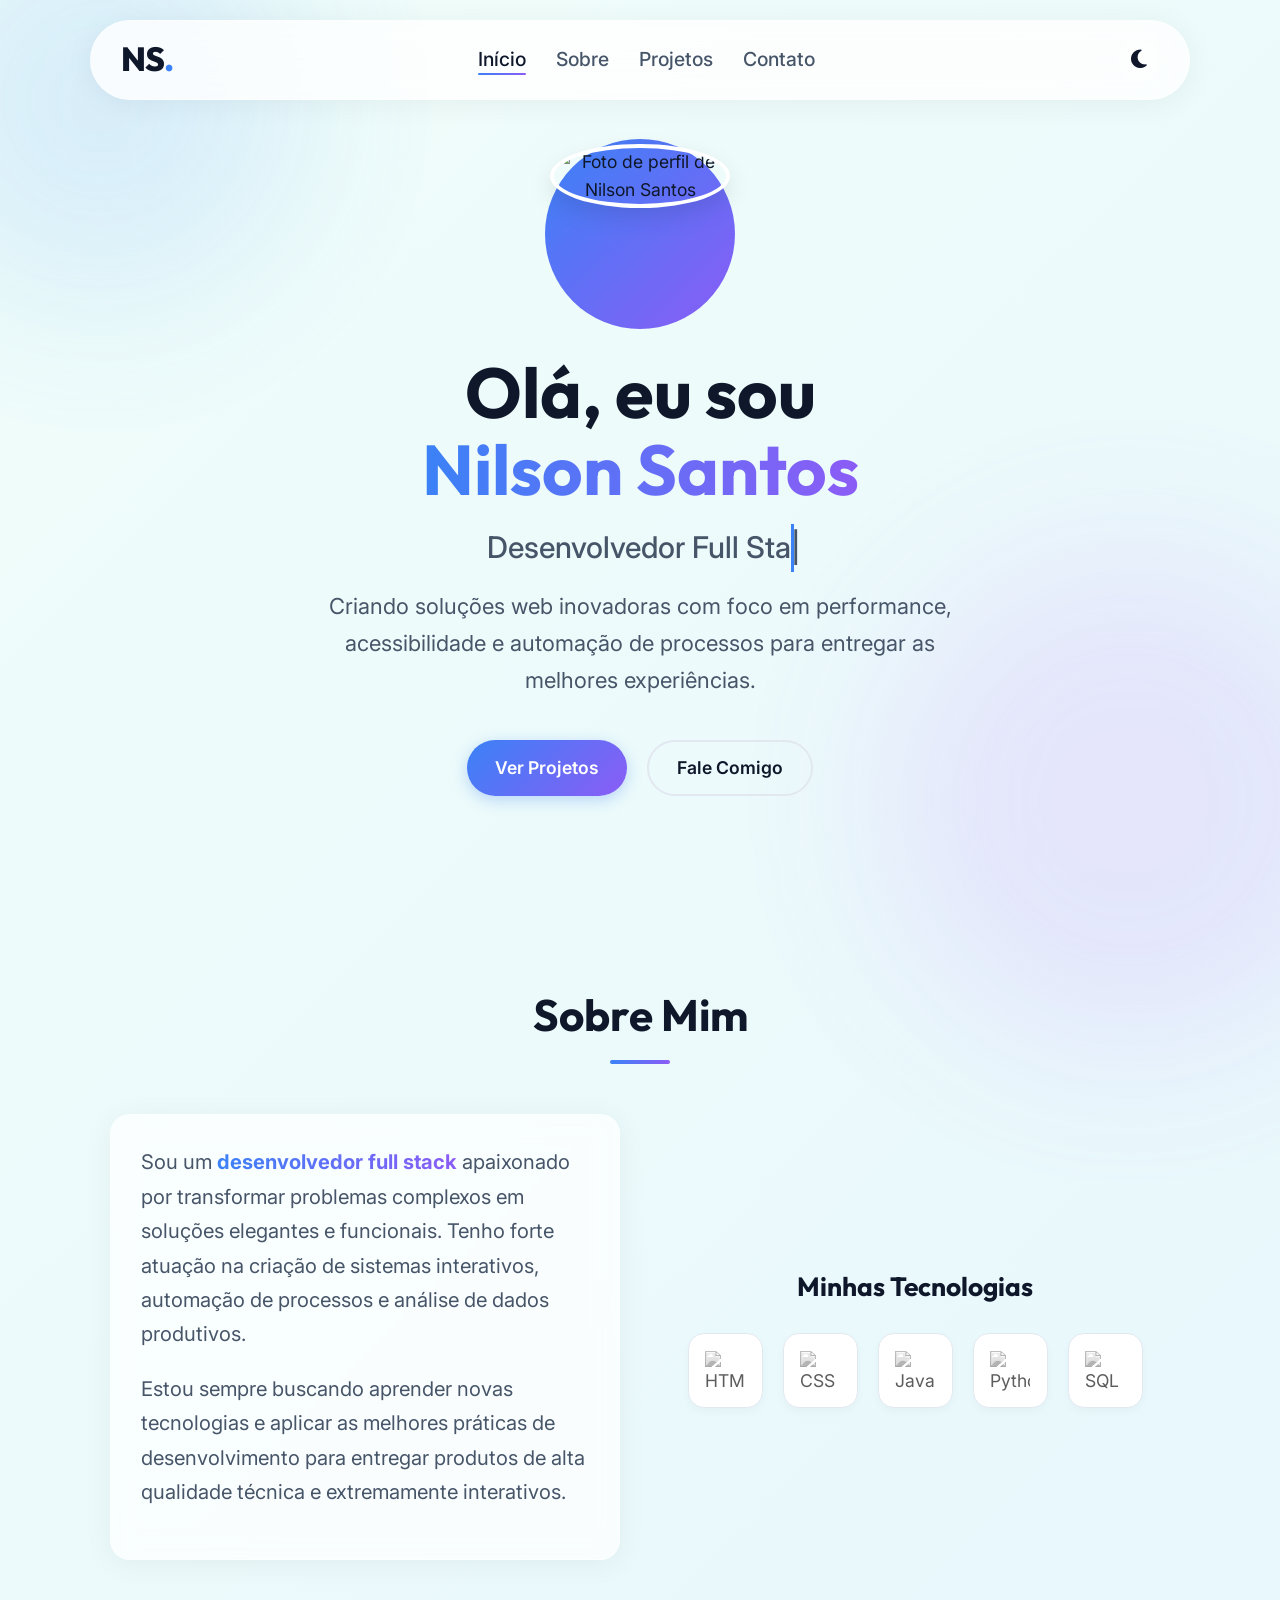
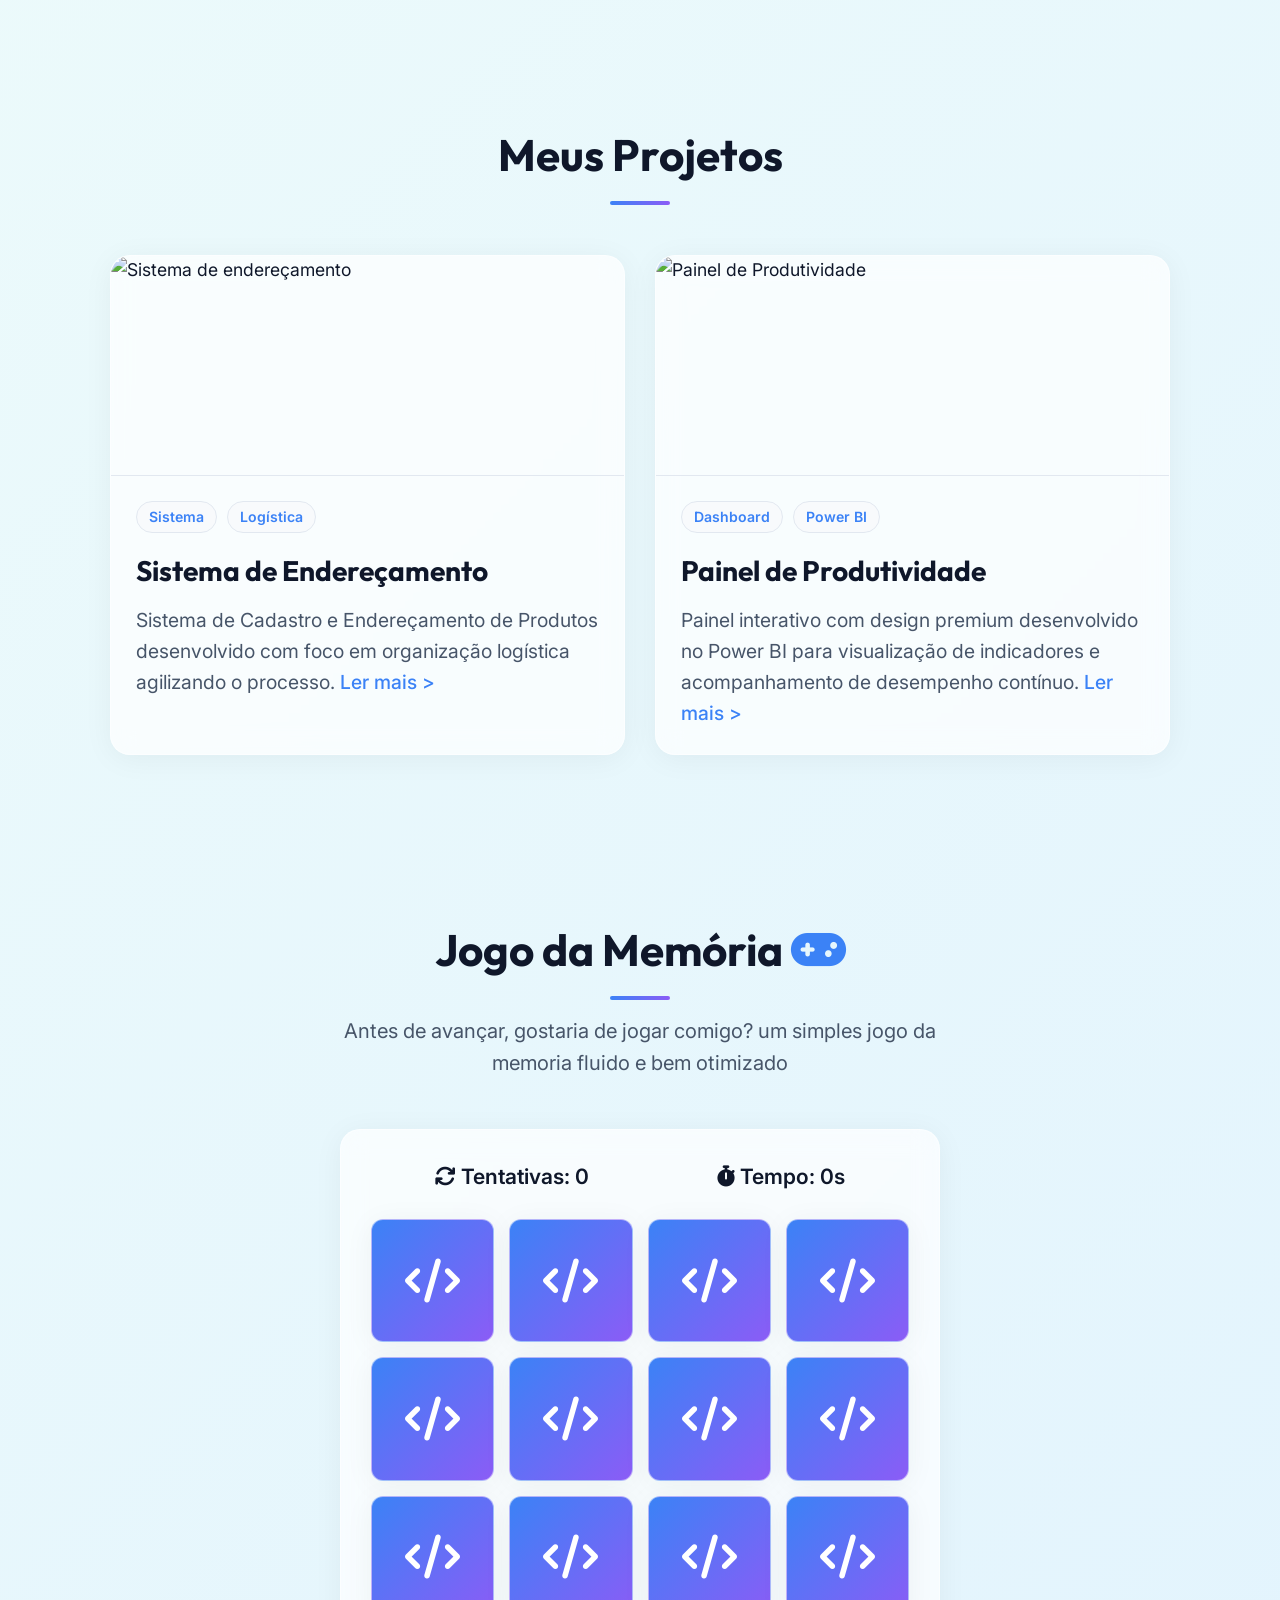
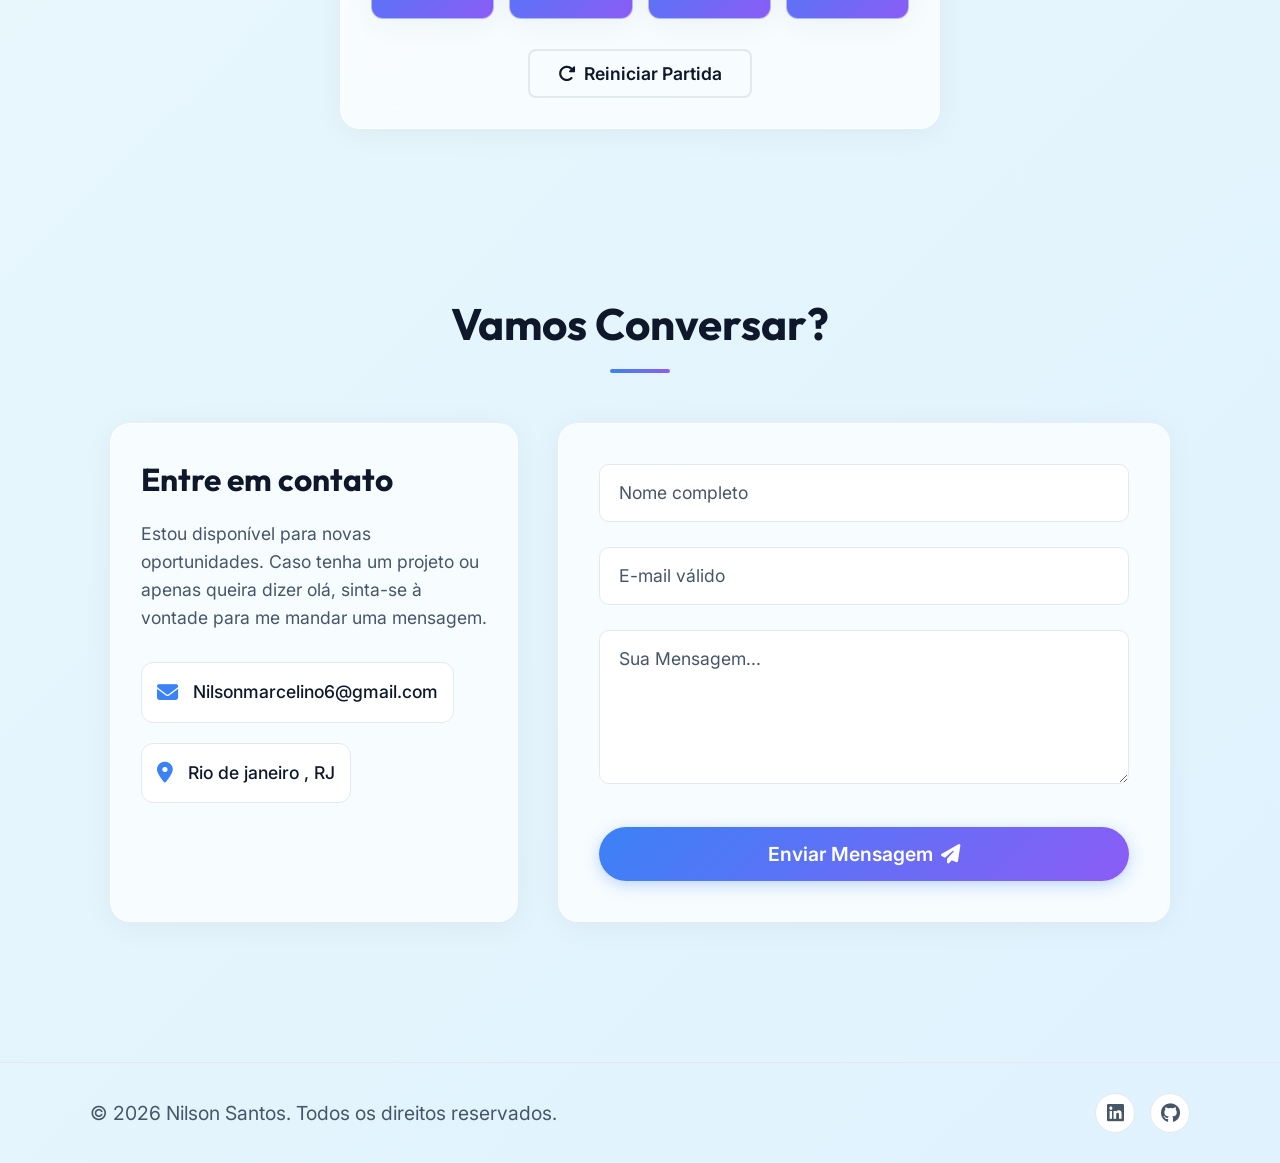
==== index.html @ fdeebca4 "Add files via upload" ====
<!DOCTYPE html>
<html lang="pt-BR" data-theme="light">
<head>
  <meta charset="UTF-8">
  <meta name="viewport" content="width=device-width, initial-scale=1.0">
  <title>Meu Portfólio | Nilson Santos</title>
  
  <!-- Fonts -->
  <link rel="preconnect" href="https://fonts.googleapis.com">
  <link rel="preconnect" href="https://fonts.gstatic.com" crossorigin>
  <link href="https://fonts.googleapis.com/css2?family=Inter:wght@400;500;600&family=Outfit:wght@500;700;800&display=swap" rel="stylesheet">
  
  <!-- Icons -->
  <link rel="stylesheet" href="https://cdnjs.cloudflare.com/ajax/libs/font-awesome/6.4.0/css/all.min.css">
  
  <link rel="stylesheet" href="style.css">
</head>
<body>
  <!-- Background Blobs -->
  <div class="bg-shape shape-1"></div>
  <div class="bg-shape shape-2"></div>

  <header class="header">
    <div class="header-container">
      <a href="#inicio" class="logo">NS<span>.</span></a>
      <nav class="navbar">
        <ul class="nav-list">
          <li><a href="#inicio" class="nav-link active">Início</a></li>
          <li><a href="#sobre" class="nav-link">Sobre</a></li>
          <li><a href="#projetos" class="nav-link">Projetos</a></li>
          <li><a href="#contato" class="nav-link">Contato</a></li>
        </ul>
      </nav>
      
      <div class="header-actions">
        <button id="theme-toggle" class="theme-btn" aria-label="Alternar tema">
          <i class="fa-solid fa-moon"></i>
        </button>
        
        <!-- Mobile menu toggle -->
        <button class="mobile-menu-btn" aria-label="Abrir menu">
          <i class="fa-solid fa-bars"></i>
        </button>
      </div>
    </div>
  </header>

  <main>
    <section id="inicio" class="hero section reveal">
      <div class="hero-content">
        <div class="profile-frame">
          <img src="img/perfil.jpg" alt="Foto de perfil de Nilson Santos" class="foto-perfil">
          <div class="ring"></div>
        </div>
        <h1 class="hero-title">Olá, eu sou <br/><span class="highlight">Nilson Santos</span></h1>
        <h2 class="hero-subtitle">Desenvolvedor <span class="typing-text"></span><span class="cursor">|</span></h2>
        <p class="hero-desc">Criando soluções web inovadoras com foco em performance, acessibilidade e automação de processos para entregar as melhores experiências.</p>
        <div class="hero-actions">
          <a href="#projetos" class="btn btn-primary">Ver Projetos</a>
          <a href="#contato" class="btn btn-outline">Fale Comigo</a>
        </div>
      </div>
    </section>

    <section id="sobre" class="sobre section reveal">
      <div class="section-header">
        <h2 class="section-title">Sobre Mim</h2>
        <div class="title-line"></div>
      </div>
      
      <div class="sobre-container">
        <div class="sobre-texto glass-panel">
          <p>Sou um <strong>desenvolvedor full stack</strong> apaixonado por transformar problemas complexos em soluções elegantes e funcionais. Tenho forte atuação na criação de sistemas interativos, automação de processos e análise de dados produtivos.</p>
          <p>Estou sempre buscando aprender novas tecnologias e aplicar as melhores práticas de desenvolvimento para entregar produtos de alta qualidade técnica e extremamente interativos.</p>
        </div>
        
        <div class="habilidades-wrapper">
          <h3 class="habilidades-titulo">Minhas Tecnologias</h3>
          <div class="tecnologias-container">
            <div class="tech-card" aria-label="HTML5">
              <img src="https://cdn.jsdelivr.net/gh/devicons/devicon/icons/html5/html5-original.svg" alt="HTML">
            </div>
            <div class="tech-card" aria-label="CSS3">
              <img src="https://cdn.jsdelivr.net/gh/devicons/devicon/icons/css3/css3-original.svg" alt="CSS">
            </div>
            <div class="tech-card" aria-label="JavaScript">
              <img src="https://cdn.jsdelivr.net/gh/devicons/devicon/icons/javascript/javascript-original.svg" alt="JavaScript">
            </div>
            <div class="tech-card" aria-label="Python">
              <img src="https://cdn.jsdelivr.net/gh/devicons/devicon/icons/python/python-original.svg" alt="Python">
            </div>
            <div class="tech-card" aria-label="SQL">
              <img src="https://cdn.jsdelivr.net/gh/devicons/devicon/icons/mysql/mysql-original.svg" alt="SQL">
            </div>
          </div>
        </div>
      </div>
    </section>

    <section id="projetos" class="projetos section reveal">
      <div class="section-header">
        <h2 class="section-title">Meus Projetos</h2>
        <div class="title-line"></div>
      </div>
      
      <div class="projetos-grid">
        <!-- Projeto 1 -->
        <article class="projeto-card glass-panel">
          <div class="projeto-img-wrapper">
            <img src="img/projeto1.png" alt="Sistema de endereçamento" class="projeto-img">
            <div class="projeto-overlay">
              <a href="projeto1.html" target="_blank" class="projeto-link" aria-label="Explorar Detalhes do Projeto"><i class="fa-solid fa-arrow-up-right-from-square"></i></a>
            </div>
          </div>
          <div class="projeto-info">
            <div class="projeto-tags">
              <span class="tag">Sistema</span>
              <span class="tag">Logística</span>
            </div>
            <h3 class="projeto-titulo">Sistema de Endereçamento</h3>
            <p class="projeto-desc">Sistema de Cadastro e Endereçamento de Produtos desenvolvido com foco em organização logística agilizando o processo. <a href="projeto1.html" target="_blank" style="color: var(--primary); font-weight: 500;">Ler mais ></a></p>
          </div>
        </article>
        
        <!-- Projeto 2 -->
        <article class="projeto-card glass-panel">
          <div class="projeto-img-wrapper">
            <img src="img/projeto2.png" alt="Painel de Produtividade" class="projeto-img">
            <div class="projeto-overlay">
              <a href="projeto2.html" target="_blank" class="projeto-link" aria-label="Explorar Detalhes do Projeto"><i class="fa-solid fa-arrow-up-right-from-square"></i></a>
            </div>
          </div>
          <div class="projeto-info">
            <div class="projeto-tags">
              <span class="tag">Dashboard</span>
              <span class="tag">Power BI</span>
            </div>
            <h3 class="projeto-titulo">Painel de Produtividade</h3>
            <p class="projeto-desc">Painel interativo com design premium desenvolvido no Power BI para visualização de indicadores e acompanhamento de desempenho contínuo. <a href="projeto2.html" target="_blank" style="color: var(--primary); font-weight: 500;">Ler mais ></a></p>
          </div>
        </article>
      </div>
    </section>

    <!-- MEMORY MINI GAME -->
    <section id="game" class="minigame section reveal">
      <div class="section-header">
        <h2 class="section-title">Jogo da Memória <i class="fa-solid fa-gamepad" style="color: var(--primary);"></i></h2>
        <div class="title-line"></div>
        <p style="margin-top: 15px; color: var(--text-muted); font-size: 1.15rem; max-width: 600px; margin-inline: auto;">
          Antes de avançar, gostaria de jogar comigo? um simples jogo da memoria fluido e bem otimizado
        </p>
      </div>
      
      <div class="game-container glass-panel">
        <div class="game-stats">
          <div class="stat"><i class="fa-solid fa-arrows-rotate"></i> Tentativas: <span id="game-moves">0</span></div>
          <div class="stat"><i class="fa-solid fa-stopwatch"></i> Tempo: <span id="game-time">0</span>s</div>
        </div>
        
        <div class="memory-board" id="memory-board">
          <!-- Modais/cartões criados pelo JavaScript -->
        </div>
        
        <div style="text-align: center; margin-top: 30px;">
          <button id="restart-game" class="btn btn-outline" style="border-radius: 8px;">
            <i class="fa-solid fa-rotate-right"></i> Reiniciar Partida
          </button>
        </div>
      </div>
    </section>

    <section id="contato" class="contato section reveal">
      <div class="section-header">
        <h2 class="section-title">Vamos Conversar?</h2>
        <div class="title-line"></div>
      </div>
      
      <div class="contato-container">
        <div class="contato-info glass-panel">
          <h3>Entre em contato</h3>
          <p>Estou disponível para novas oportunidades. Caso tenha um projeto ou apenas queira dizer olá, sinta-se à vontade para me mandar uma mensagem.</p>
          
          <ul class="contato-links">
            <li><a href="mailto:email@exemplo.com" class="contact-btn"><i class="fa-solid fa-envelope"></i>Nilsonmarcelino6@gmail.com</a></li>
            <li><span class="contact-btn"><i class="fa-solid fa-location-dot"></i> Rio de janeiro , RJ </span></li>
          </ul>
        </div>
        
        <form id="form-contato" class="contato-form glass-panel">
          <div class="input-group">
            <input type="text" id="nome" name="nome" required placeholder=" ">
            <label for="nome">Nome completo</label>
          </div>
          
          <div class="input-group">
            <input type="email" id="email" name="email" required placeholder=" ">
            <label for="email">E-mail válido</label>
          </div>
          
          <div class="input-group">
            <textarea id="mensagem" name="mensagem" required placeholder=" " rows="5"></textarea>
            <label for="mensagem">Sua Mensagem...</label>
          </div>
          
          <button type="submit" class="btn btn-primary submit-btn">
            <span>Enviar Mensagem</span>
            <i class="fa-solid fa-paper-plane"></i>
          </button>
          <div id="form-feedback" class="form-feedback">Mensagem enviada com sucesso! Logo entrarei em contato.</div>
        </form>
      </div>
    </section>
  </main>

  <footer class="footer">
    <div class="footer-content">
      <p>&copy; <span id="current-year"></span> Nilson Santos. Todos os direitos reservados.</p>
      <div class="social-links">
        <a href="#" aria-label="LinkedIn"><i class="fa-brands fa-linkedin"></i></a>
        <a href="#" aria-label="GitHub"><i class="fa-brands fa-github"></i></a>
      </div>
    </div>
  </footer>

  <script src="script.js"></script>
</body>
</html>
---- style.css ----
/* =========================================
   VARIAVEIS E TEMAS
========================================= */
:root {
  /* Cores Light Theme - Modern & Vibrant */
  --bg-color: #f8fafc;
  --bg-gradient: linear-gradient(135deg, #f0fdfa 0%, #e0f2fe 100%);
  --text-main: #0f172a;
  --text-muted: #475569;
  
  --primary: #3b82f6;      /* Blue */
  --primary-hover: #2563eb;
  --secondary: #8b5cf6;    /* Purple */
  
  /* Glassmorphism */
  --glass-bg: rgba(255, 255, 255, 0.7);
  --glass-border: rgba(255, 255, 255, 0.5);
  --glass-shadow: 0 4px 30px rgba(0, 0, 0, 0.05);
  
  /* Elementos UI */
  --card-bg: #ffffff;
  --border-color: #e2e8f0;
  --nav-bg: rgba(255, 255, 255, 0.8);
  
  /* Tipografia */
  --font-heading: 'Outfit', sans-serif;
  --font-body: 'Inter', sans-serif;
  
  /* Formas Blobs */
  --blob-1: #60a5fa33;
  --blob-2: #c084fc33;
}

[data-theme="dark"] {
  /* Cores Dark Theme - Deep & Sleek */
  --bg-color: #0f172a;
  --bg-gradient: linear-gradient(135deg, #020617 0%, #0f172a 100%);
  --text-main: #f8fafc;
  --text-muted: #94a3b8;
  
  --primary: #60a5fa;
  --primary-hover: #93c5fd;
  --secondary: #a78bfa;
  
  /* Glassmorphism */
  --glass-bg: rgba(30, 41, 59, 0.6);
  --glass-border: rgba(255, 255, 255, 0.05);
  --glass-shadow: 0 8px 32px rgba(0, 0, 0, 0.3);
  
  /* Elementos UI */
  --card-bg: #1e293b;
  --border-color: #334155;
  --nav-bg: rgba(15, 23, 42, 0.8);
  
  /* Formas Blobs */
  --blob-1: #3b82f622;
  --blob-2: #8b5cf622;
}

/* =========================================
   RESET E BASE
========================================= */
* {
  margin: 0;
  padding: 0;
  box-sizing: border-box;
}

html {
  font-size: 110%; /* Aumentado de 100% para 110% para leitura mais confortável */
  scroll-behavior: smooth;
  scroll-padding-top: 100px;
}

body {
  font-family: var(--font-body);
  background-color: var(--bg-color);
  background-image: var(--bg-gradient);
  color: var(--text-main);
  line-height: 1.6;
  min-height: 100vh;
  position: relative;
  overflow-x: hidden;
  transition: background-color 0.4s ease, color 0.4s ease;
}

h1, h2, h3, h4, .logo {
  font-family: var(--font-heading);
  color: var(--text-main);
}

a {
  text-decoration: none;
  color: inherit;
}

ul {
  list-style: none;
}

/* =========================================
   BACKGROUND BLOBS (Efeito Moderno)
========================================= */
.bg-shape {
  position: fixed;
  border-radius: 50%;
  filter: blur(80px);
  z-index: -1;
  opacity: 0.8;
  transition: background-color 0.5s ease;
}

.shape-1 {
  width: 400px;
  height: 400px;
  background-color: var(--blob-1);
  top: -100px;
  left: -100px;
  animation: float 10s ease-in-out infinite;
}

.shape-2 {
  width: 500px;
  height: 500px;
  background-color: var(--blob-2);
  bottom: -150px;
  right: -100px;
  animation: float 12s ease-in-out infinite reverse;
}

@keyframes float {
  0%, 100% { transform: translateY(0) scale(1); }
  50% { transform: translateY(-30px) scale(1.05); }
}

/* =========================================
   COMPONENTS COMUNS
========================================= */
.glass-panel {
  background: var(--glass-bg);
  backdrop-filter: blur(12px);
  -webkit-backdrop-filter: blur(12px);
  border: 1px solid var(--glass-border);
  box-shadow: var(--glass-shadow);
  border-radius: 20px;
  transition: all 0.4s ease;
}

.section {
  padding: 80px 20px;
  max-width: 1100px;
  margin: 0 auto;
}

.section-header {
  margin-bottom: 50px;
  text-align: center;
}

.section-title {
  font-size: 2.5rem;
  font-weight: 700;
  margin-bottom: 10px;
  display: inline-block;
  position: relative;
}

.title-line {
  height: 4px;
  width: 60px;
  background: linear-gradient(90deg, var(--primary), var(--secondary));
  margin: 0 auto;
  border-radius: 2px;
}

/* Botões */
.btn {
  display: inline-flex;
  align-items: center;
  gap: 8px;
  padding: 12px 28px;
  border-radius: 30px;
  font-weight: 600;
  font-family: var(--font-body);
  font-size: 1rem;
  cursor: pointer;
  transition: all 0.3s cubic-bezier(0.175, 0.885, 0.32, 1.275);
  border: none;
}

.btn-primary {
  background: linear-gradient(135deg, var(--primary), var(--secondary));
  color: white;
  box-shadow: 0 4px 15px rgba(59, 130, 246, 0.3);
}

.btn-primary:hover {
  transform: translateY(-3px);
  box-shadow: 0 8px 25px rgba(59, 130, 246, 0.5);
}

.btn-outline {
  background: transparent;
  color: var(--text-main);
  border: 2px solid var(--border-color);
}

.btn-outline:hover {
  border-color: var(--primary);
  color: var(--primary);
  transform: translateY(-3px);
}

/* =========================================
   HEADER & NAVEGAÇÃO
========================================= */
.header {
  position: fixed;
  top: 0;
  left: 0;
  width: 100%;
  z-index: 1000;
  padding: 20px;
  transition: all 0.3s ease;
}

.header.scrolled {
  padding: 10px 20px;
}

.header-container {
  display: flex;
  justify-content: space-between;
  align-items: center;
  max-width: 1100px;
  margin: 0 auto;
  background: var(--nav-bg);
  backdrop-filter: blur(16px);
  -webkit-backdrop-filter: blur(16px);
  padding: 12px 30px;
  border-radius: 100px;
  border: 1px solid var(--glass-border);
  box-shadow: var(--glass-shadow);
}

.logo {
  font-size: 1.9rem;
  font-weight: 800;
  letter-spacing: -1px;
}

.logo span {
  color: var(--primary);
}

.nav-list {
  display: flex;
  gap: 30px;
}

.nav-link {
  font-weight: 500;
  font-size: 1.1rem; /* Aumentado de 1.0rem */
  color: var(--text-muted);
  position: relative;
  transition: color 0.3s ease;
}

.nav-link:hover, .nav-link.active {
  color: var(--text-main);
}

/* Linha animada do link */
.nav-link::after {
  content: '';
  position: absolute;
  width: 100%;
  height: 2px;
  bottom: -4px;
  left: 0;
  background: linear-gradient(90deg, var(--primary), var(--secondary));
  transform: scaleX(0);
  transform-origin: right;
  transition: transform 0.3s ease;
  border-radius: 2px;
}

.nav-link:hover::after, .nav-link.active::after {
  transform: scaleX(1);
  transform-origin: left;
}

.header-actions {
  display: flex;
  align-items: center;
  gap: 15px;
}

.theme-btn {
  background: none;
  border: none;
  font-size: 1.2rem;
  color: var(--text-main);
  cursor: pointer;
  width: 40px;
  height: 40px;
  border-radius: 50%;
  display: flex;
  align-items: center;
  justify-content: center;
  transition: all 0.3s ease;
  background-color: var(--glass-border);
}

.theme-btn:hover {
  background-color: var(--border-color);
  transform: rotate(15deg) scale(1.1);
}

.mobile-menu-btn {
  display: none;
  background: none;
  border: none;
  font-size: 1.5rem;
  color: var(--text-main);
  cursor: pointer;
}

/* =========================================
   HERO / INICIAL
========================================= */
.hero {
  min-height: 100vh;
  display: flex;
  align-items: center;
  justify-content: center;
  padding-top: 120px;
}

.hero-content {
  text-align: center;
  max-width: 800px;
}

.profile-frame {
  position: relative;
  width: 180px;
  height: 180px;
  margin: 0 auto 30px;
  border-radius: 50%;
  z-index: 1;
}

.foto-perfil {
  width: 100%;
  height: 100%;
  object-fit: cover;
  border-radius: 50%;
  position: relative;
  z-index: 2;
  border: 4px solid var(--card-bg);
  box-shadow: 0 10px 25px rgba(0,0,0,0.1);
  transition: transform 0.4s ease;
}

.profile-frame:hover .foto-perfil {
  transform: scale(1.05);
}

/* Anél gradiente atrás da foto */
.ring {
  position: absolute;
  top: -5px;
  left: -5px;
  right: -5px;
  bottom: -5px;
  border-radius: 50%;
  background: linear-gradient(135deg, var(--primary), var(--secondary));
  z-index: 1;
  animation: spin 8s linear infinite;
}

@keyframes spin {
  100% { transform: rotate(360deg); }
}

.hero-title {
  font-size: 4rem; /* Aumentado */
  line-height: 1.1;
  margin-bottom: 15px;
}

.highlight {
  background: linear-gradient(90deg, var(--primary), var(--secondary));
  -webkit-background-clip: text;
  -webkit-text-fill-color: transparent;
  background-clip: text;
}

.hero-subtitle {
  font-size: 1.7rem; /* Aumentado */
  color: var(--text-muted);
  font-family: var(--font-body);
  font-weight: 500;
  margin-bottom: 25px;
  height: 2.2rem;
}

.cursor {
  display: inline-block;
  width: 3px;
  background-color: var(--primary);
  animation: blink 1s step-end infinite;
}

@keyframes blink {
  0%, 100% { opacity: 1; }
  50% { opacity: 0; }
}

.hero-desc {
  font-size: 1.25rem; /* Aumentado de 1.1rem */
  color: var(--text-muted);
  max-width: 650px;
  margin: 0 auto 40px;
  line-height: 1.7;
}

.hero-actions {
  display: flex;
  gap: 20px;
  justify-content: center;
}

/* =========================================
   SOBRE MIM
========================================= */
.sobre-container {
  display: grid;
  grid-template-columns: 1fr 1fr;
  gap: 40px;
  align-items: center;
}

.sobre-texto {
  padding: 30px;
}

.sobre-texto p {
  margin-bottom: 20px;
  font-size: 1.15rem; /* Aumentado de 1.05rem para leitura fácil */
  color: var(--text-muted);
  line-height: 1.7;
}

.sobre-texto p strong {
  color: var(--text-main);
  background: linear-gradient(90deg, var(--primary), var(--secondary));
  -webkit-background-clip: text;
  background-clip: text;
  -webkit-text-fill-color: transparent;
}

.habilidades-titulo {
  font-size: 1.5rem;
  margin-bottom: 25px;
  text-align: center;
}

.tecnologias-container {
  display: flex;
  flex-wrap: wrap;
  justify-content: center;
  gap: 20px;
}

.tech-card {
  width: 75px;
  height: 75px;
  background: var(--card-bg);
  border: 1px solid var(--border-color);
  border-radius: 16px;
  display: flex;
  align-items: center;
  justify-content: center;
  box-shadow: 0 4px 10px rgba(0,0,0,0.03);
  transition: all 0.3s cubic-bezier(0.175, 0.885, 0.32, 1.275);
  position: relative;
  cursor: pointer;
}

.tech-card img {
  width: 40px;
  height: 40px;
  transition: all 0.3s ease;
  filter: grayscale(100%) opacity(0.7);
}

.tech-card:hover {
  transform: translateY(-8px) scale(1.05);
  border-color: var(--primary);
  box-shadow: 0 10px 25px rgba(59, 130, 246, 0.2);
}

.tech-card:hover img {
  filter: grayscale(0%) opacity(1);
}

/* Tooltip simples */
.tech-card::before {
  content: attr(aria-label);
  position: absolute;
  top: -30px;
  background: var(--text-main);
  color: var(--bg-color);
  padding: 4px 10px;
  border-radius: 4px;
  font-size: 0.8rem;
  font-weight: 600;
  opacity: 0;
  pointer-events: none;
  transition: all 0.3s ease;
  transform: translateY(10px);
}

.tech-card:hover::before {
  opacity: 1;
  transform: translateY(0);
}

/* =========================================
   PROJETOS
========================================= */
.projetos-grid {
  display: grid;
  grid-template-columns: repeat(auto-fit, minmax(320px, 1fr));
  gap: 30px;
}

.projeto-card {
  overflow: hidden;
  display: flex;
  flex-direction: column;
}

.projeto-card:hover {
  transform: translateY(-5px);
  border-color: var(--glass-border);
}

.projeto-img-wrapper {
  position: relative;
  width: 100%;
  height: 220px;
  overflow: hidden;
  border-bottom: 1px solid var(--border-color);
}

.projeto-img {
  width: 100%;
  height: 100%;
  object-fit: cover;
  transition: transform 0.6s cubic-bezier(0.165, 0.84, 0.44, 1);
}

.projeto-card:hover .projeto-img {
  transform: scale(1.08);
}

.projeto-overlay {
  position: absolute;
  top: 0;
  left: 0;
  width: 100%;
  height: 100%;
  background: rgba(15, 23, 42, 0.5);
  display: flex;
  align-items: center;
  justify-content: center;
  opacity: 0;
  transition: opacity 0.3s ease;
}

.projeto-card:hover .projeto-overlay {
  opacity: 1;
}

.projeto-link {
  width: 50px;
  height: 50px;
  background: white;
  color: #0f172a;
  border-radius: 50%;
  display: flex;
  align-items: center;
  justify-content: center;
  font-size: 1.2rem;
  transform: translateY(20px);
  transition: transform 0.3s cubic-bezier(0.175, 0.885, 0.32, 1.275);
}

.projeto-card:hover .projeto-link {
  transform: translateY(0);
}

.projeto-link:hover {
  background: var(--primary);
  color: white;
}

.projeto-info {
  padding: 25px;
  flex-grow: 1;
  display: flex;
  flex-direction: column;
}

.projeto-tags {
  display: flex;
  flex-wrap: wrap;
  gap: 10px;
  margin-bottom: 15px;
}

.tag {
  background: var(--bg-color);
  color: var(--primary);
  padding: 4px 12px;
  border-radius: 20px;
  font-size: 0.8rem;
  font-weight: 600;
  border: 1px solid var(--border-color);
}

.projeto-titulo {
  font-size: 1.6rem; /* Aumentado de 1.4rem */
  margin-bottom: 12px;
}

.projeto-desc {
  color: var(--text-muted);
  font-size: 1.1rem; /* Aumentado de 0.95rem */
  flex-grow: 1;
  line-height: 1.6;
}

/* =========================================
   CONTATO
========================================= */
.contato-container {
  display: grid;
  grid-template-columns: 1fr 1.5fr;
  gap: 40px;
}

.contato-info {
  padding: 30px;
}

.contato-info h3 {
  font-size: 1.8rem;
  margin-bottom: 15px;
}

.contato-info p {
  color: var(--text-muted);
  margin-bottom: 30px;
}

.contato-links {
  display: flex;
  flex-direction: column;
  gap: 20px;
}

.contact-btn {
  display: inline-flex;
  align-items: center;
  gap: 15px;
  padding: 15px;
  background: var(--card-bg);
  border: 1px solid var(--border-color);
  border-radius: 12px;
  transition: all 0.3s ease;
  font-weight: 500;
}

a.contact-btn:hover {
  border-color: var(--primary);
  color: var(--primary);
  transform: translateX(5px);
}

.contact-btn i {
  font-size: 1.2rem;
  color: var(--primary);
}

/* Formulário Animado */
.contato-form {
  padding: 40px;
  display: flex;
  flex-direction: column;
  gap: 25px;
}

.input-group {
  position: relative;
}

.input-group input,
.input-group textarea {
  width: 100%;
  padding: 16px;
  background: var(--card-bg);
  border: 1px solid var(--border-color);
  border-radius: 10px;
  color: var(--text-main);
  font-family: var(--font-body);
  font-size: 1.1rem; /* Aumentado para melhor leitura ao digitar */
  transition: all 0.3s ease;
}

.input-group input:focus,
.input-group textarea:focus {
  outline: none;
  border-color: var(--primary);
  box-shadow: 0 0 0 3px rgba(59, 130, 246, 0.1);
}

/* Placeholder Animação (Flutuante) */
.input-group label {
  position: absolute;
  left: 15px;
  top: 15px;
  color: var(--text-muted);
  transition: all 0.3s ease;
  pointer-events: none;
  background: var(--card-bg);
  padding: 0 5px;
}

.input-group input:focus ~ label,
.input-group input:not(:placeholder-shown) ~ label,
.input-group textarea:focus ~ label,
.input-group textarea:not(:placeholder-shown) ~ label {
  top: -10px;
  font-size: 0.9rem;
  color: var(--primary);
  font-weight: 500;
}

.submit-btn {
  width: 100%;
  justify-content: center;
  padding: 15px;
  font-size: 1.1rem;
  margin-top: 10px;
}

.form-feedback {
  display: none;
  text-align: center;
  padding: 12px;
  border-radius: 8px;
  background: rgba(16, 185, 129, 0.1);
  color: #10b981;
  font-weight: 500;
  border: 1px solid #10b981;
}

.form-feedback.show {
  display: block;
  animation: fadeIn 0.5s ease;
}

/* =========================================
   FOOTER
========================================= */
.footer {
  padding: 30px 20px;
  border-top: 1px solid var(--border-color);
  margin-top: 60px;
}

.footer-content {
  max-width: 1100px;
  margin: 0 auto;
  display: flex;
  justify-content: space-between;
  align-items: center;
  color: var(--text-muted);
  font-size: 1.1rem; /* Aumentado */
}

.social-links {
  display: flex;
  gap: 15px;
}

.social-links a {
  width: 40px;
  height: 40px;
  display: flex;
  align-items: center;
  justify-content: center;
  border-radius: 50%;
  background: var(--card-bg);
  border: 1px solid var(--border-color);
  transition: all 0.3s ease;
}

.social-links a:hover {
  background: var(--primary);
  color: white;
  border-color: var(--primary);
  transform: translateY(-3px);
}

/* =========================================
   ANIMAÇÕES REVEAL (Scroll)
========================================= */
.reveal {
  opacity: 0;
  transform: translateY(40px);
  transition: all 0.8s cubic-bezier(0.5, 0, 0, 1);
}

.reveal.active {
  opacity: 1;
  transform: translateY(0);
}

@keyframes fadeIn {
  from { opacity: 0; transform: translateY(-10px); }
  to { opacity: 1; transform: translateY(0); }
}

/* =========================================
   RESPONSIVIDADE
========================================= */
@media (max-width: 968px) {
  .sobre-container,
  .contato-container {
    grid-template-columns: 1fr;
    gap: 30px;
  }
  
  .hero-title {
    font-size: 2.8rem;
  }
}

@media (max-width: 768px) {
  .header-container {
    padding: 10px 20px;
  }
  
  /* Menu Mobile */
  .mobile-menu-btn {
    display: block;
  }
  
  .navbar {
    position: fixed;
    top: 0;
    left: -100%;
    width: 280px;
    height: 100vh;
    background: var(--bg-color);
    box-shadow: 2px 0 20px rgba(0,0,0,0.1);
    transition: 0.4s ease;
    padding-top: 80px;
    z-index: -1;
  }
  
  .navbar.active {
    left: 0;
  }
  
  .nav-list {
    flex-direction: column;
    align-items: center;
    gap: 30px;
  }
  
  .nav-link {
    font-size: 1.2rem;
  }
  
  .hero {
    padding-top: 100px;
  }
  
  .hero-title {
    font-size: 2.4rem;
  }
  
  .section {
    padding: 60px 20px;
  }
  
  .contato-form {
    padding: 25px;
  }
  
  .footer-content {
    flex-direction: column;
    gap: 20px;
    text-align: center;
  }
}

@media (max-width: 480px) {
  .hero-actions {
    flex-direction: column;
    gap: 15px;
  }
  
  .projetos-grid {
    grid-template-columns: 1fr;
  }
}

/* =========================================
   MINI GAME (MEMORY)
========================================= */
.game-container {
  padding: 30px;
  max-width: 600px;
  margin: 0 auto;
}

.game-stats {
  display: flex;
  justify-content: space-around;
  margin-bottom: 25px;
  font-size: 1.2rem;
  font-weight: 600;
  color: var(--text-main);
}

.memory-board {
  display: grid;
  grid-template-columns: repeat(4, 1fr);
  gap: 15px;
  perspective: 1000px;
}

.memory-card {
  aspect-ratio: 1;
  position: relative;
  transform-style: preserve-3d;
  transition: transform 0.6s cubic-bezier(0.4, 0.2, 0.2, 1);
  cursor: pointer;
}

.memory-card:hover:not(.flipped) {
  transform: scale(1.05);
}

.memory-card:active:not(.flipped) {
  transform: scale(0.95);
}

.memory-card.flipped {
  transform: rotateY(180deg);
  cursor: default;
}

.card-face {
  position: absolute;
  width: 100%;
  height: 100%;
  backface-visibility: hidden;
  border-radius: 12px;
  display: flex;
  align-items: center;
  justify-content: center;
  font-size: 2.5rem;
  box-shadow: var(--glass-shadow);
  user-select: none;
}

.card-front {
  background: var(--card-bg);
  border: 1px solid var(--border-color);
  color: var(--primary);
  transform: rotateY(180deg);
  font-size: 2.5rem;
}

.card-back {
  background: linear-gradient(135deg, var(--primary), var(--secondary));
  color: white;
  border: 1px solid var(--glass-border);
}

.memory-card.matched .card-front {
  background: rgba(16, 185, 129, 0.1);
  border-color: #10b981;
  color: #10b981;
  animation: matchBounce 0.5s ease;
}

@keyframes matchBounce {
  0%, 100% { transform: rotateY(180deg) scale(1); }
  50% { transform: rotateY(180deg) scale(1.15); }
}

@media (max-width: 480px) {
  .memory-board {
    grid-template-columns: repeat(4, 1fr);
    gap: 10px;
  }
  .card-face {
    font-size: 2rem;
  }
  .game-container {
    padding: 15px;
  }
}
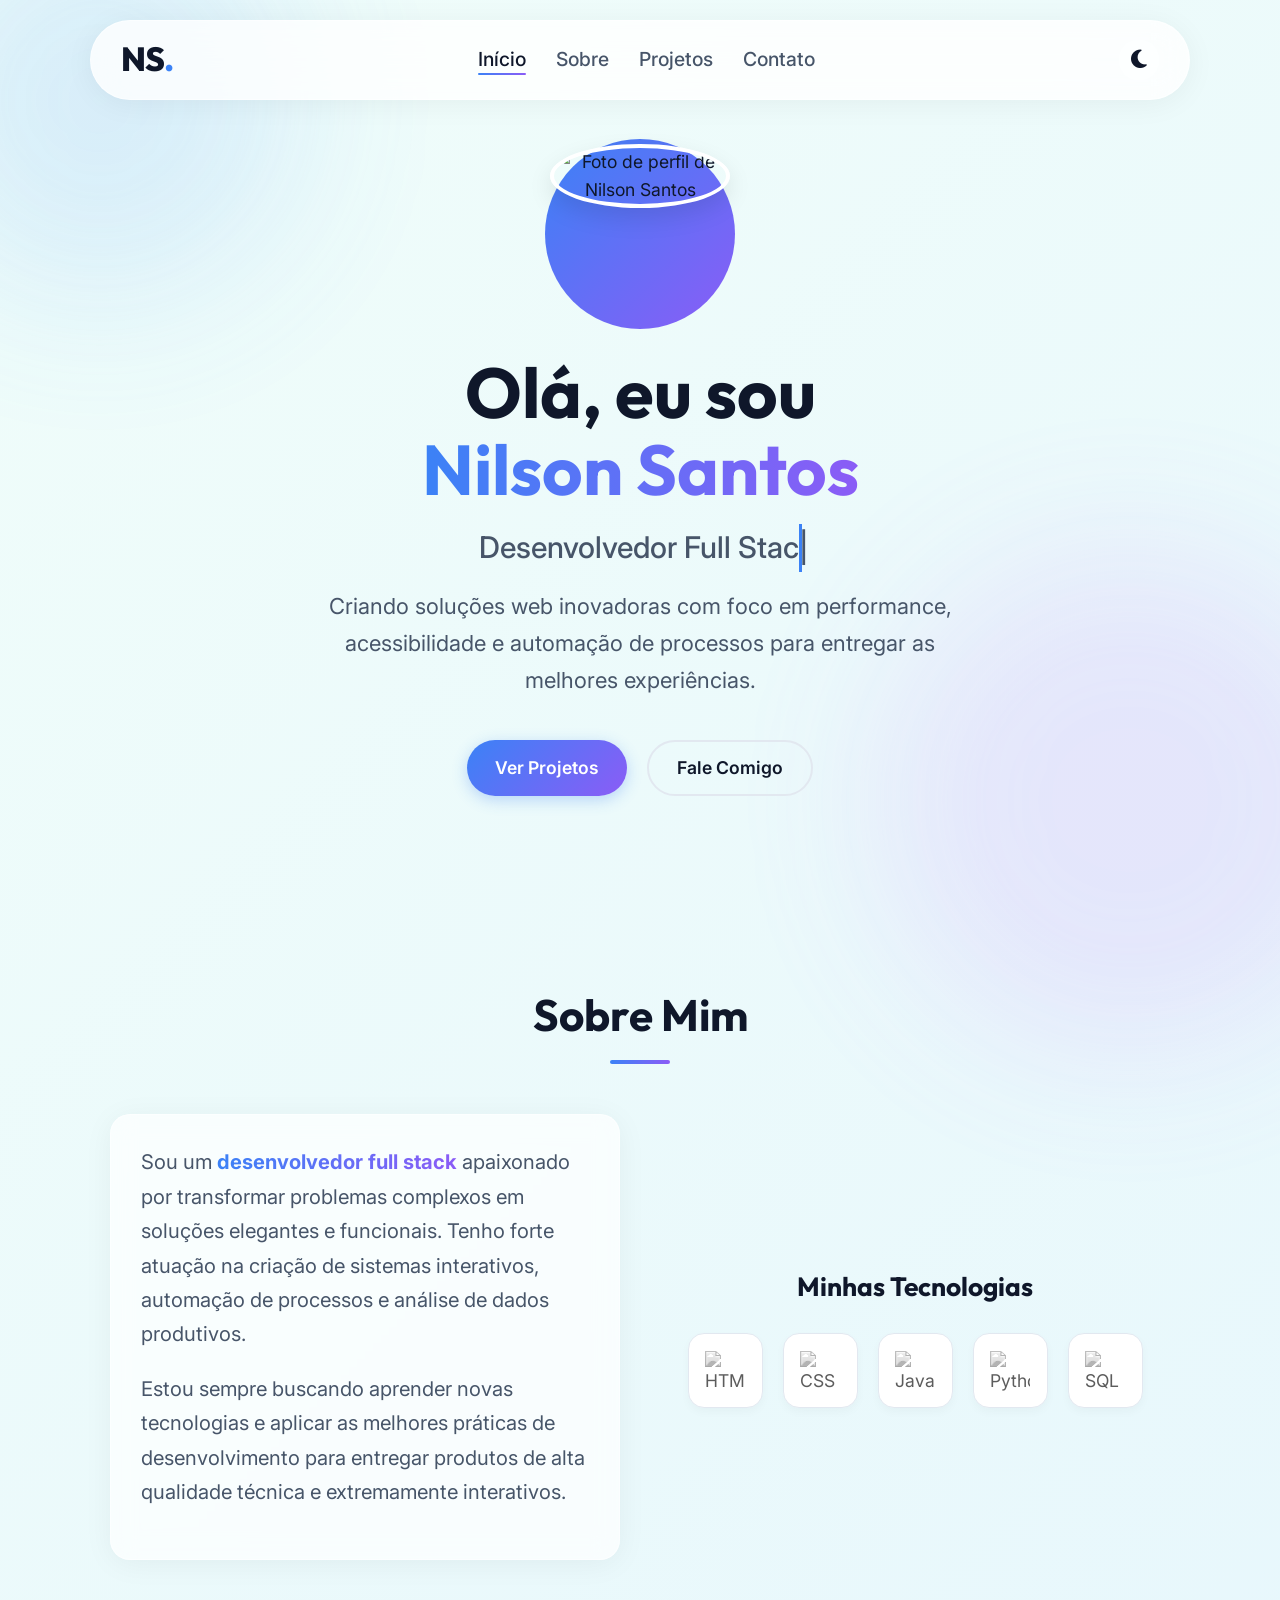
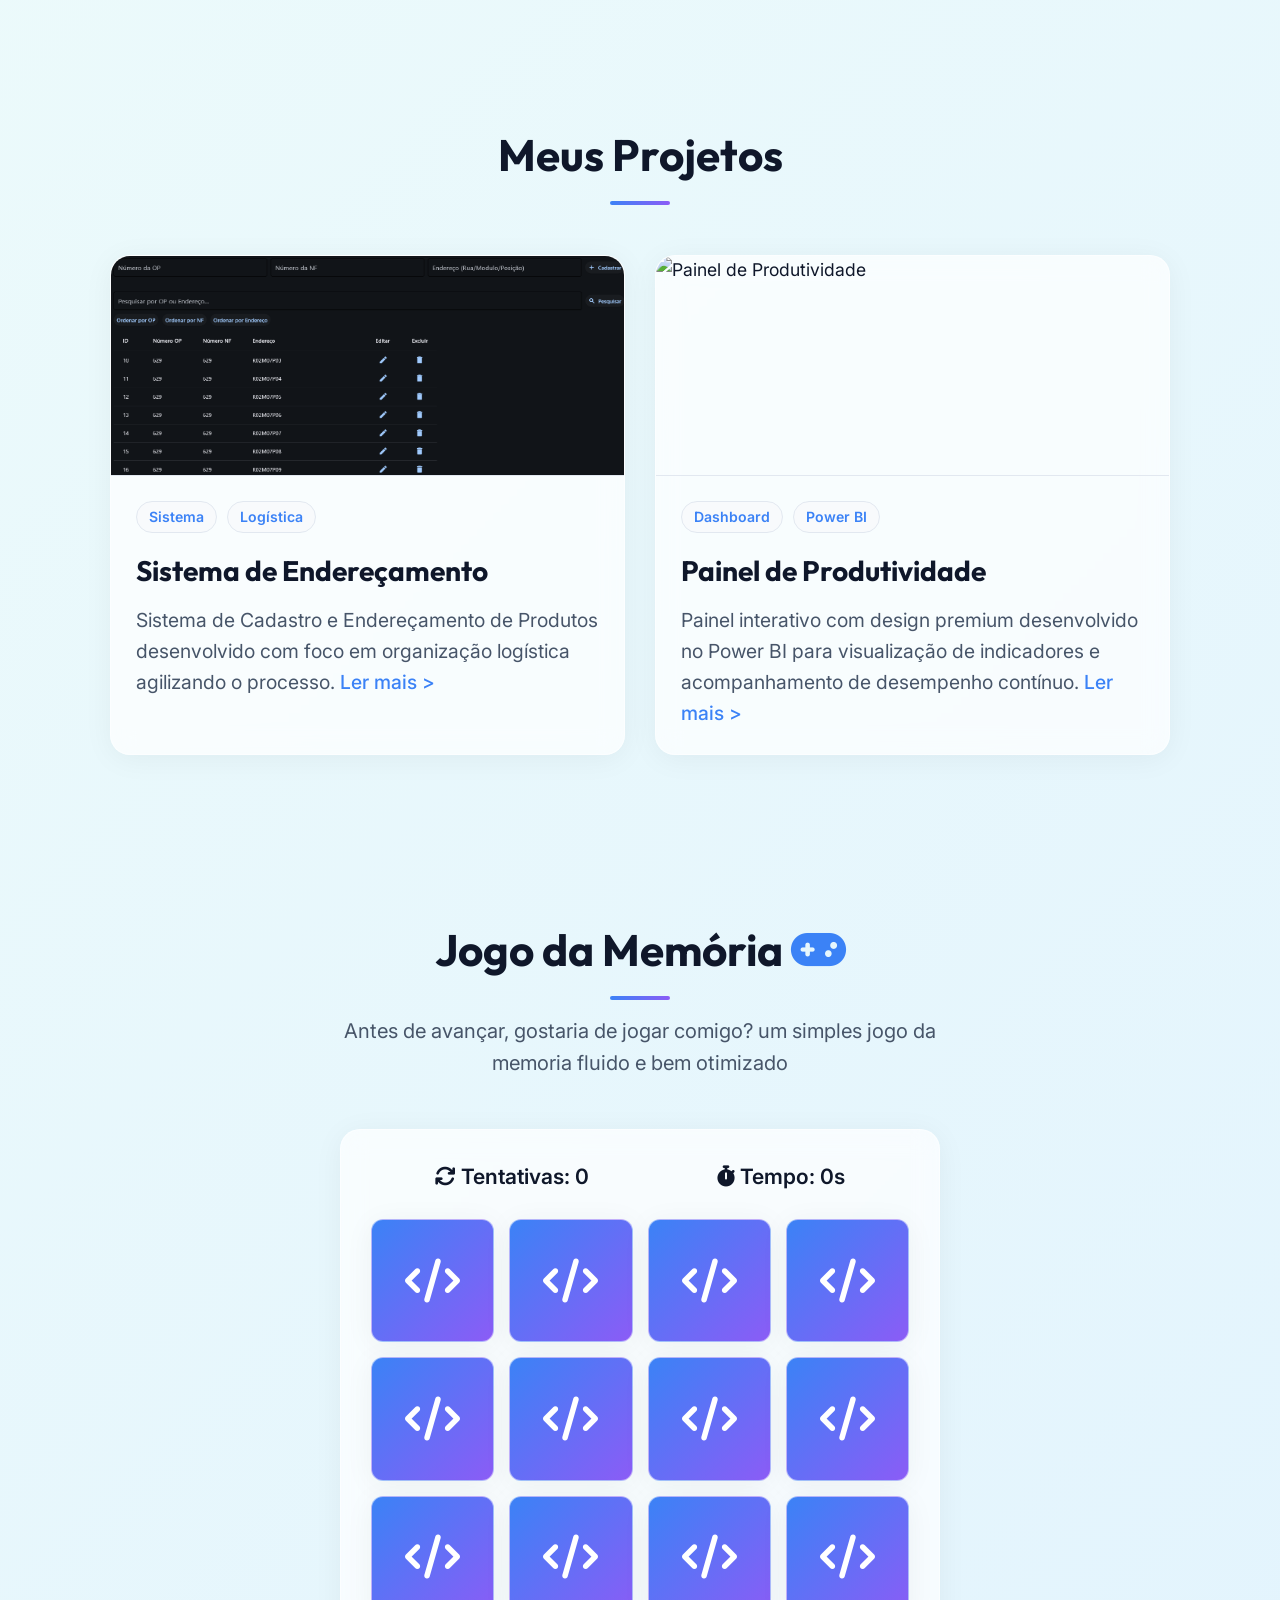
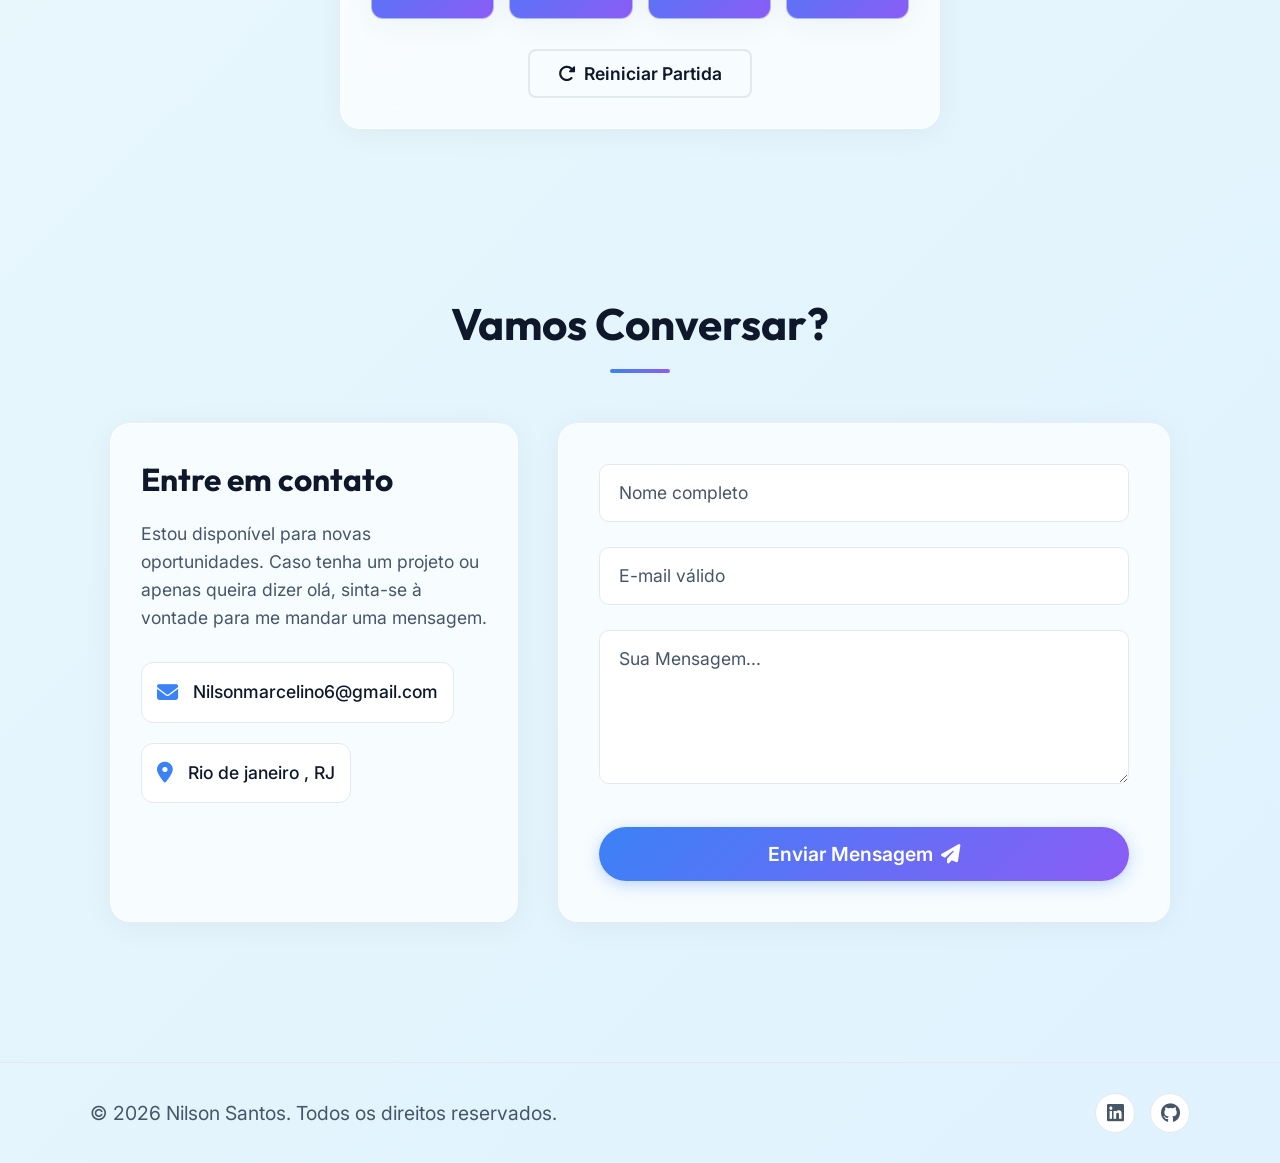
==== commit 4f9d7e91: "Update index.html" ====
--- a/index.html
+++ b/index.html
@@ -107,7 +107,7 @@
         <!-- Projeto 1 -->
         <article class="projeto-card glass-panel">
           <div class="projeto-img-wrapper">
-            <img src="img/projeto1.png" alt="Sistema de endereçamento" class="projeto-img">
+            <img src="projeto1.png" alt="Sistema de endereçamento" class="projeto-img">
             <div class="projeto-overlay">
               <a href="projeto1.html" target="_blank" class="projeto-link" aria-label="Explorar Detalhes do Projeto"><i class="fa-solid fa-arrow-up-right-from-square"></i></a>
             </div>
@@ -225,4 +225,4 @@
 
   <script src="script.js"></script>
 </body>
-</html>+</html>
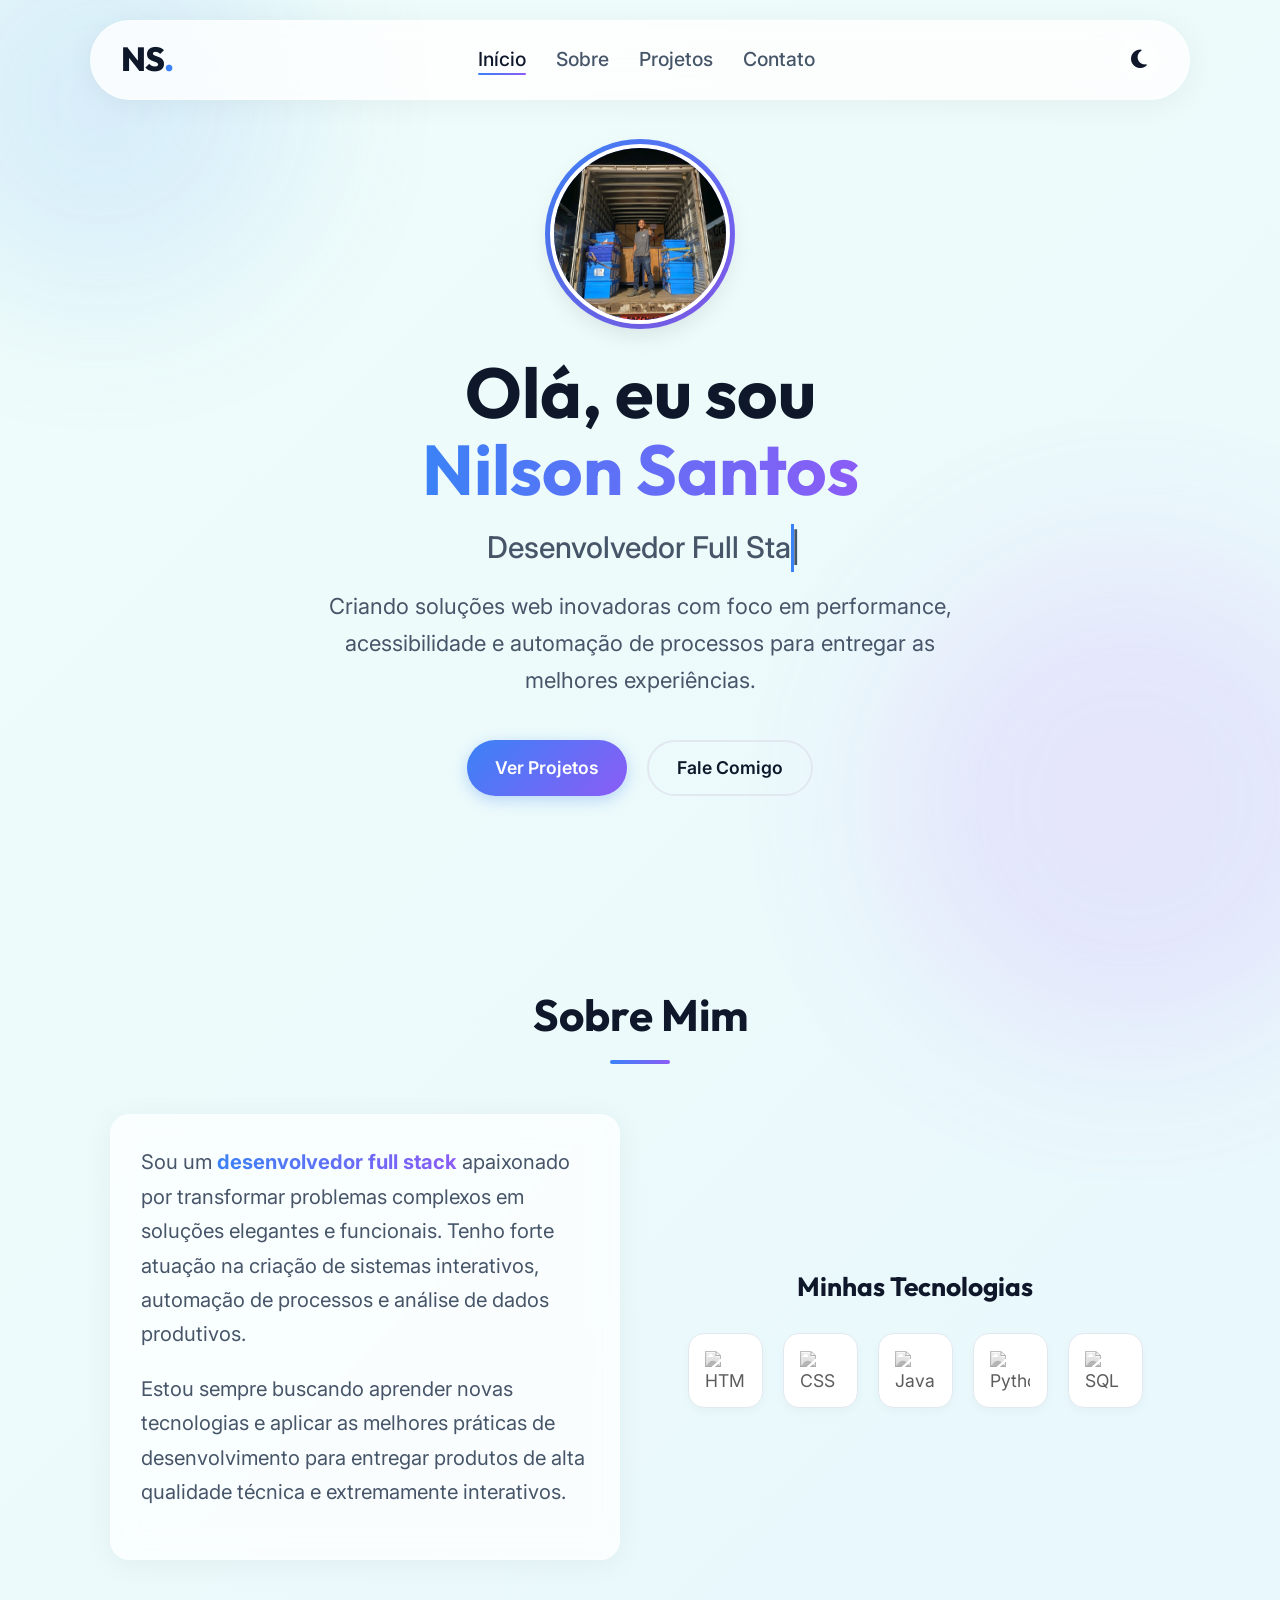
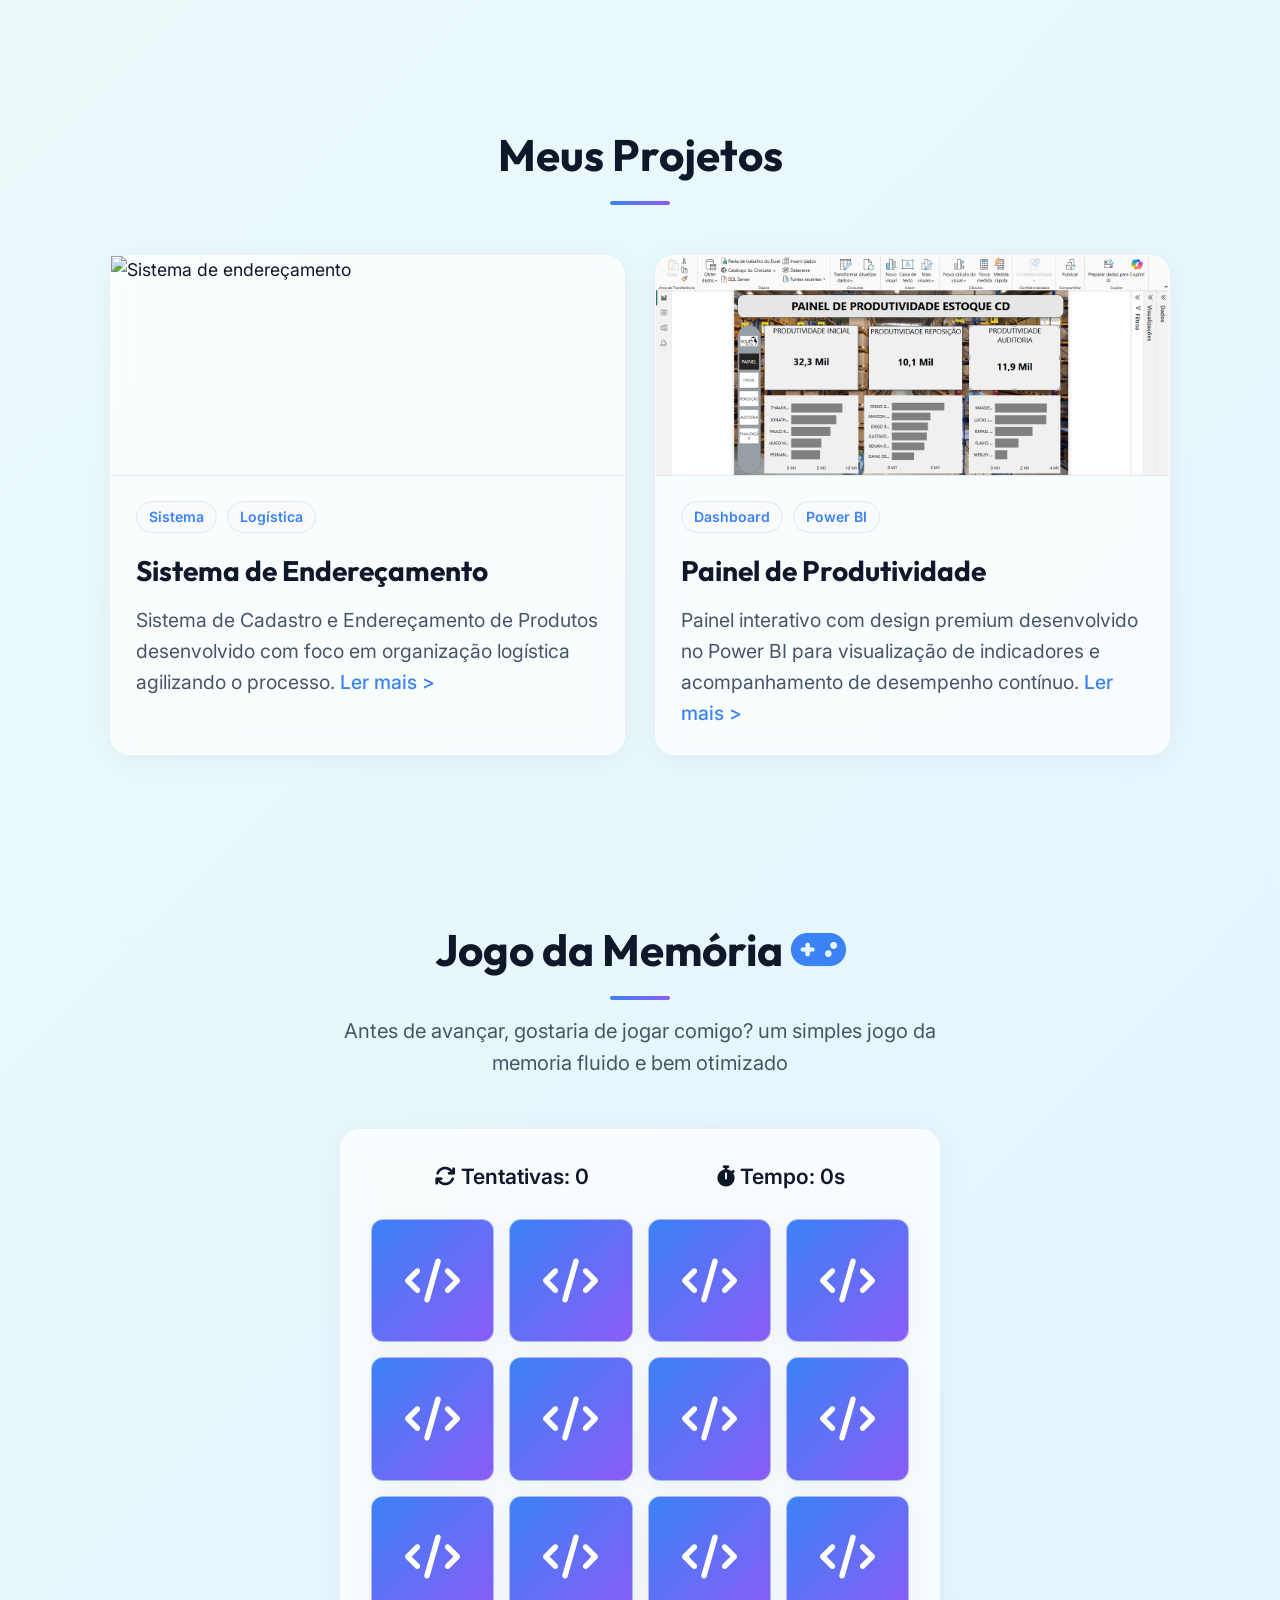
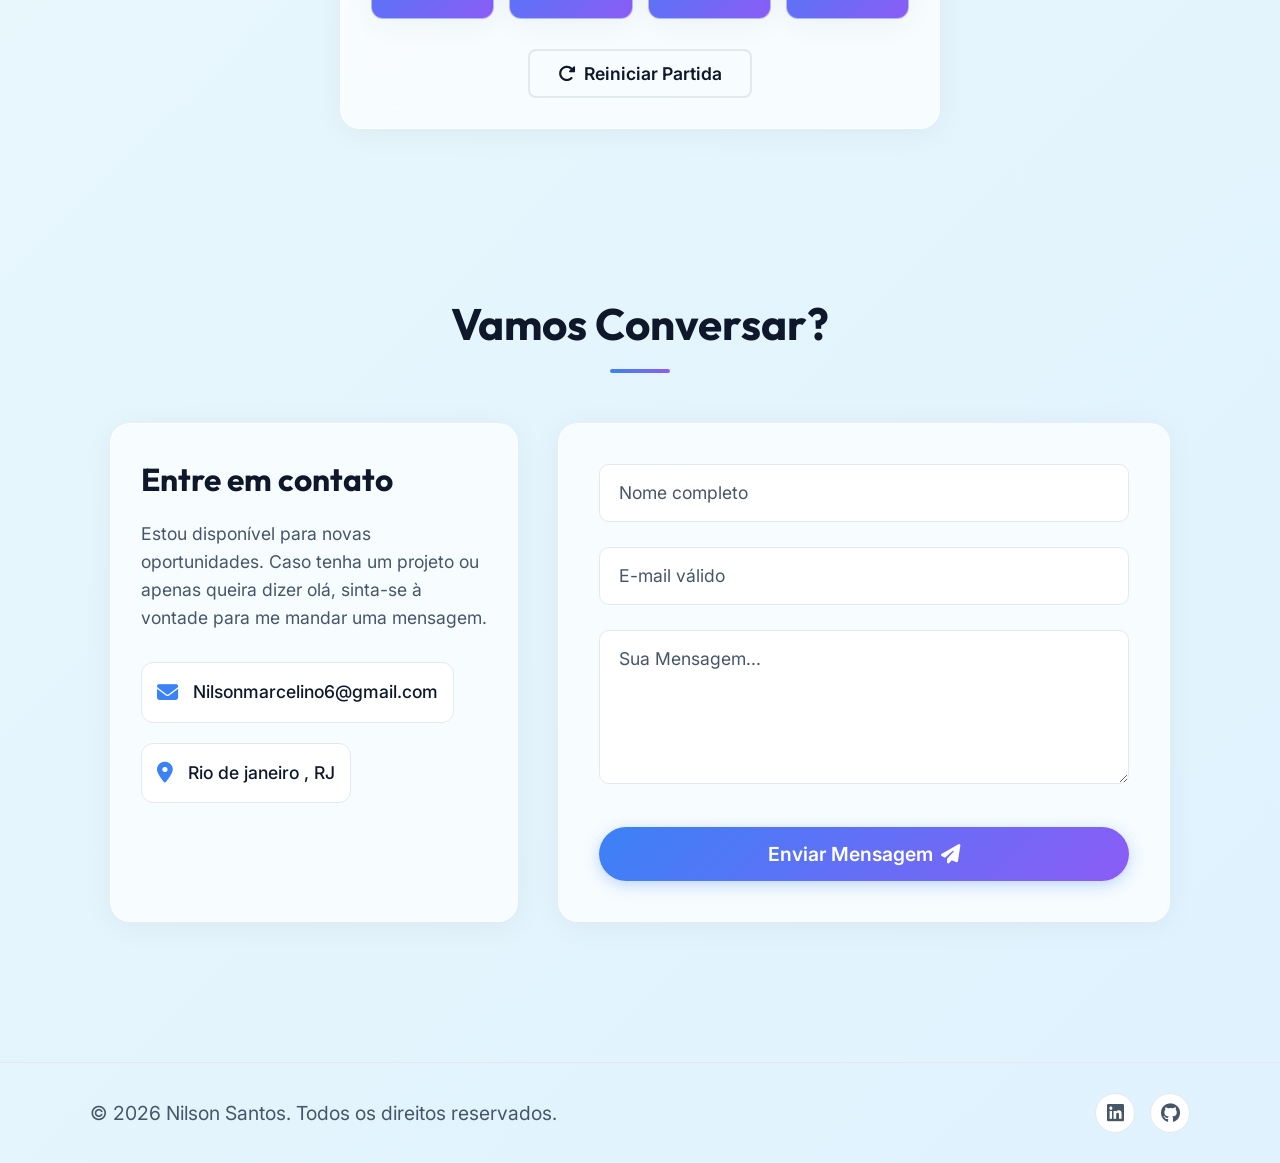
==== commit 2f23b50f: "Update index.html" ====
--- a/index.html
+++ b/index.html
@@ -105,7 +105,7 @@
       
       <div class="projetos-grid">
         <!-- Projeto 1 -->
-        <article class="projeto-card glass-panel">
+        <article class="img/projeto-card glass-panel">
           <div class="projeto-img-wrapper">
             <img src="projeto1.png" alt="Sistema de endereçamento" class="projeto-img">
             <div class="projeto-overlay">
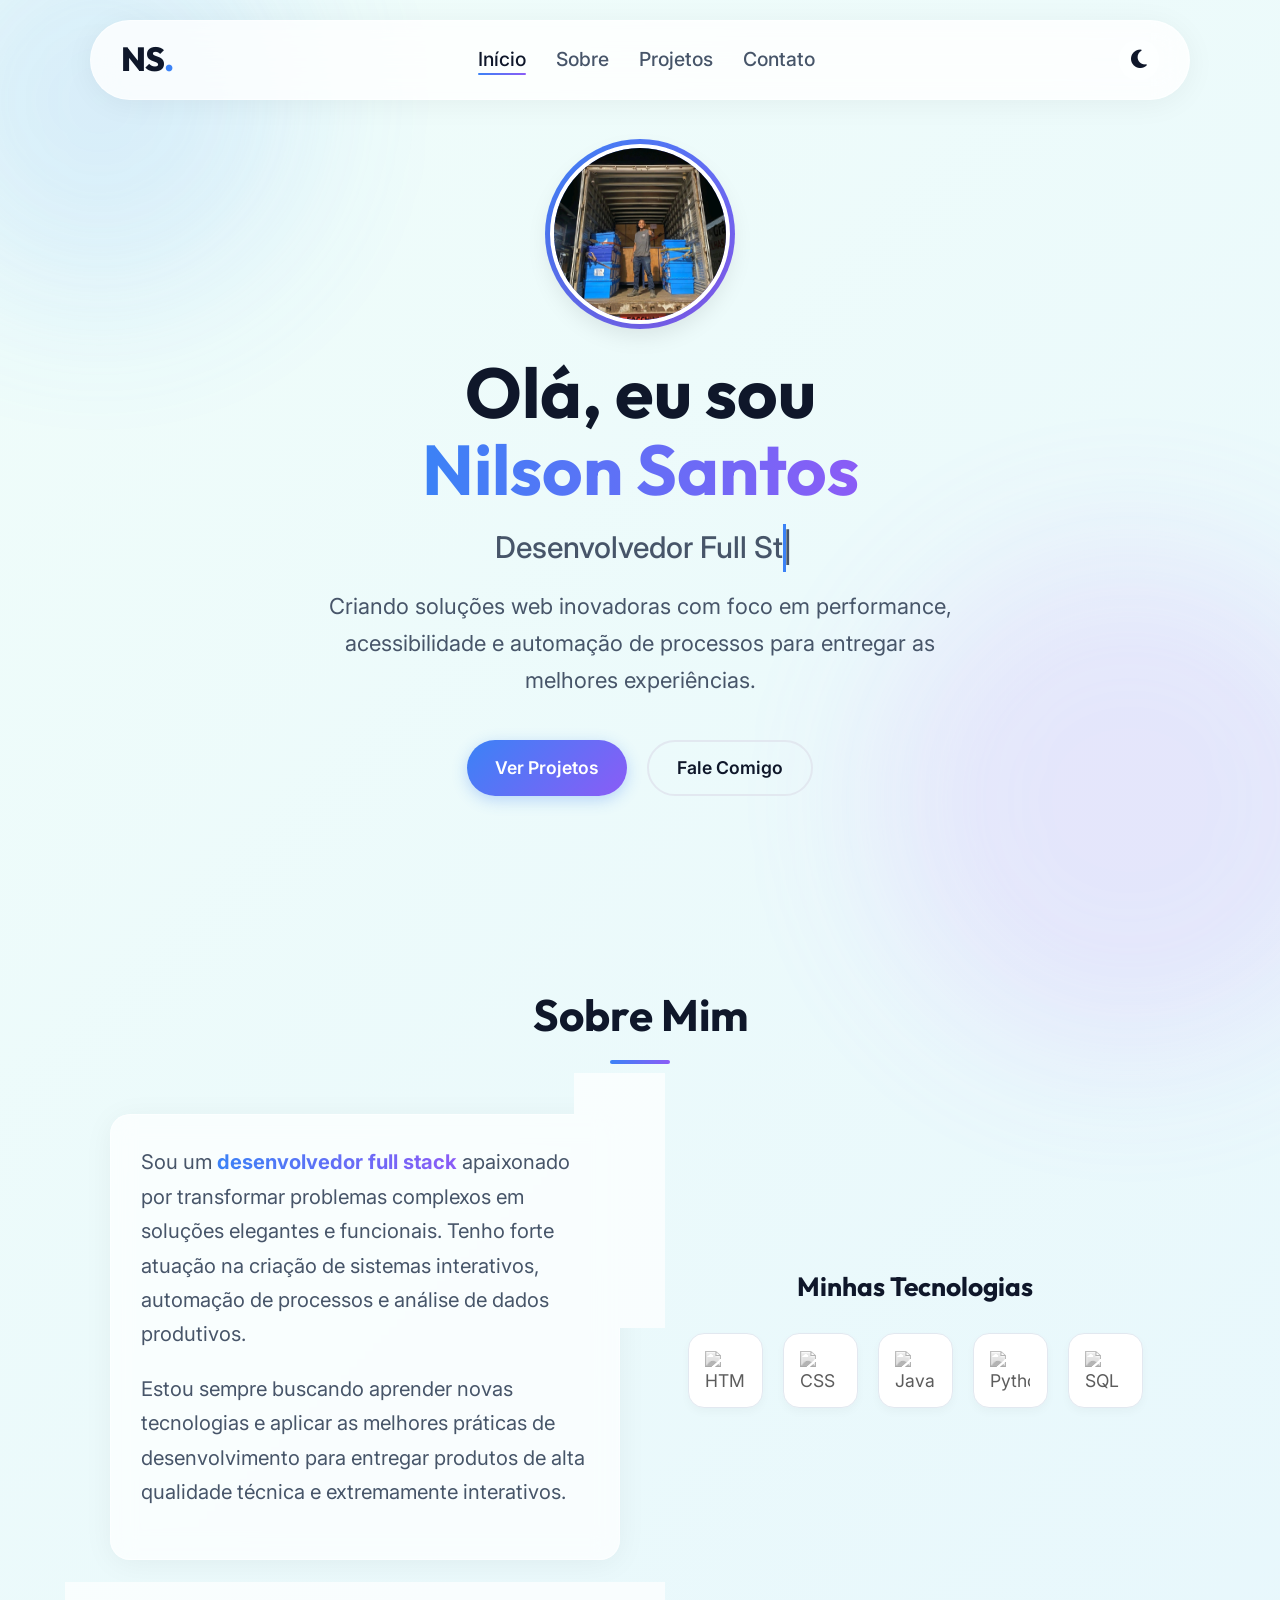
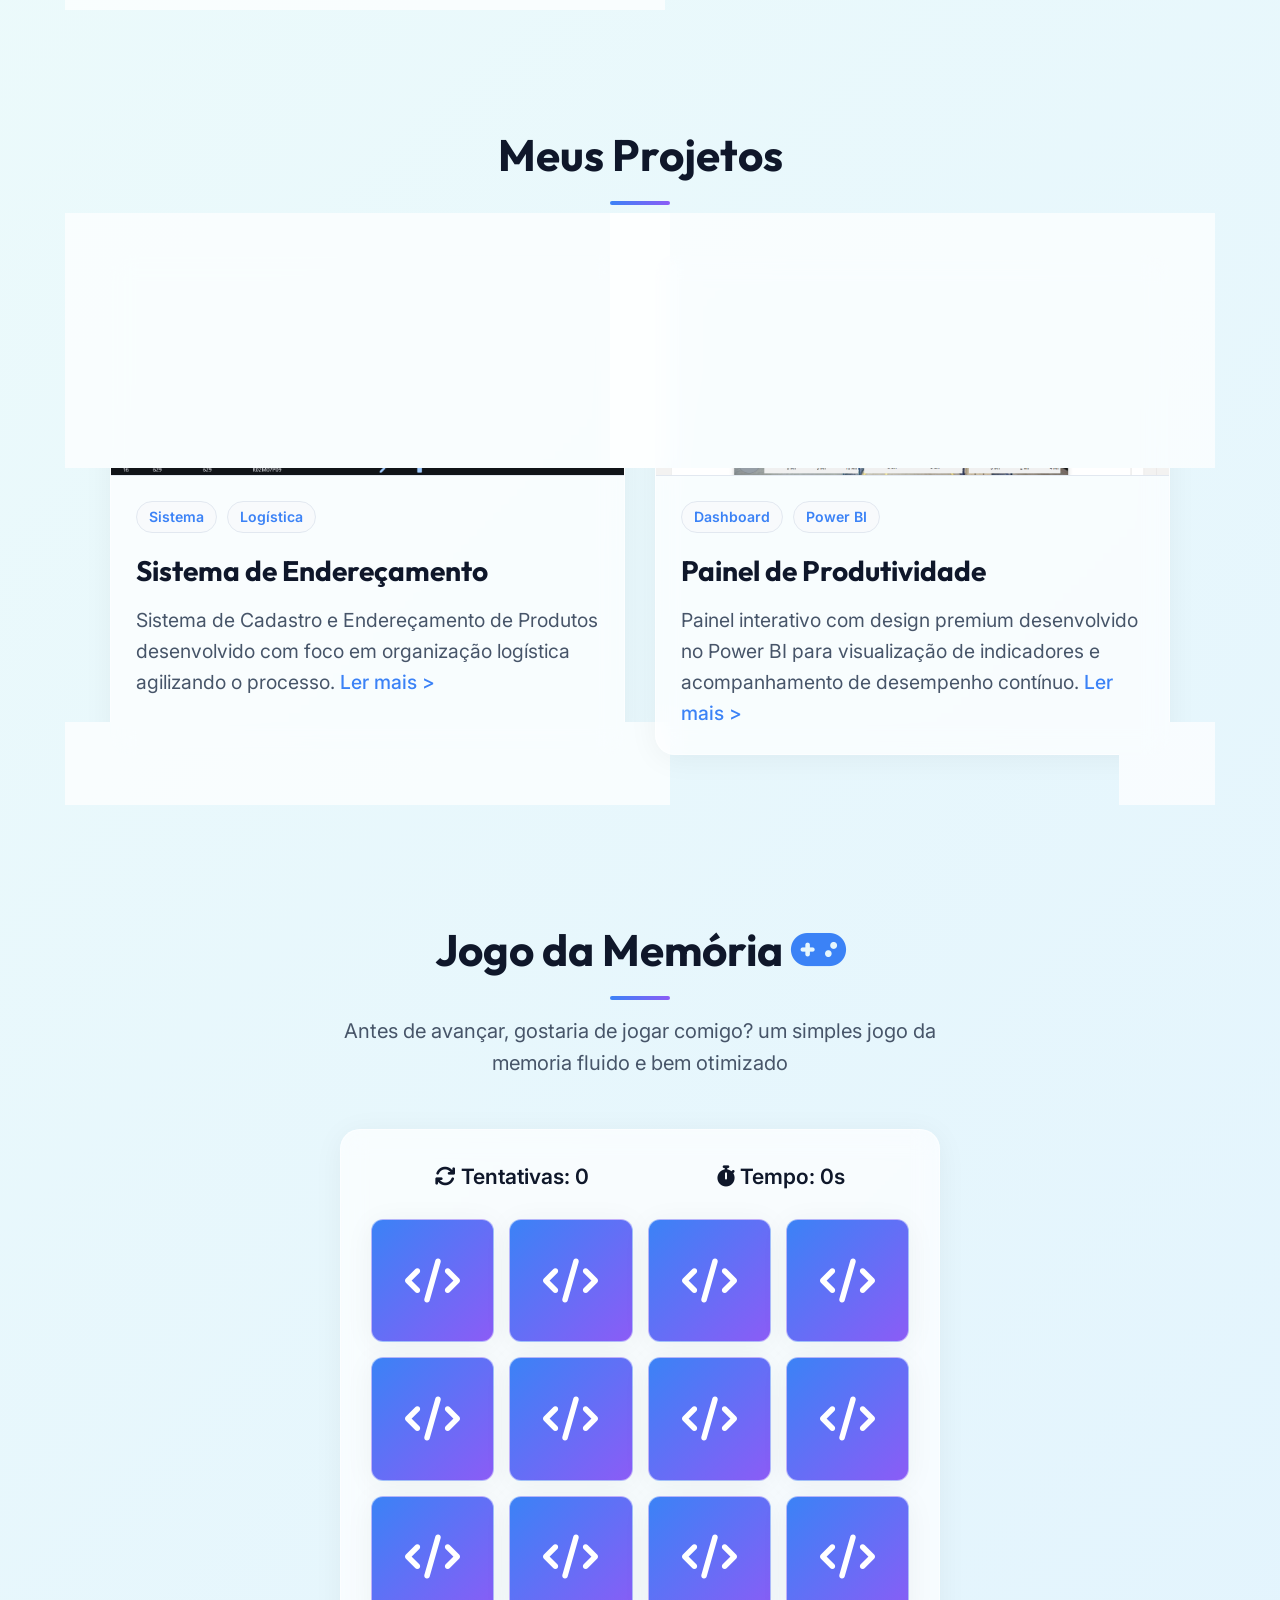
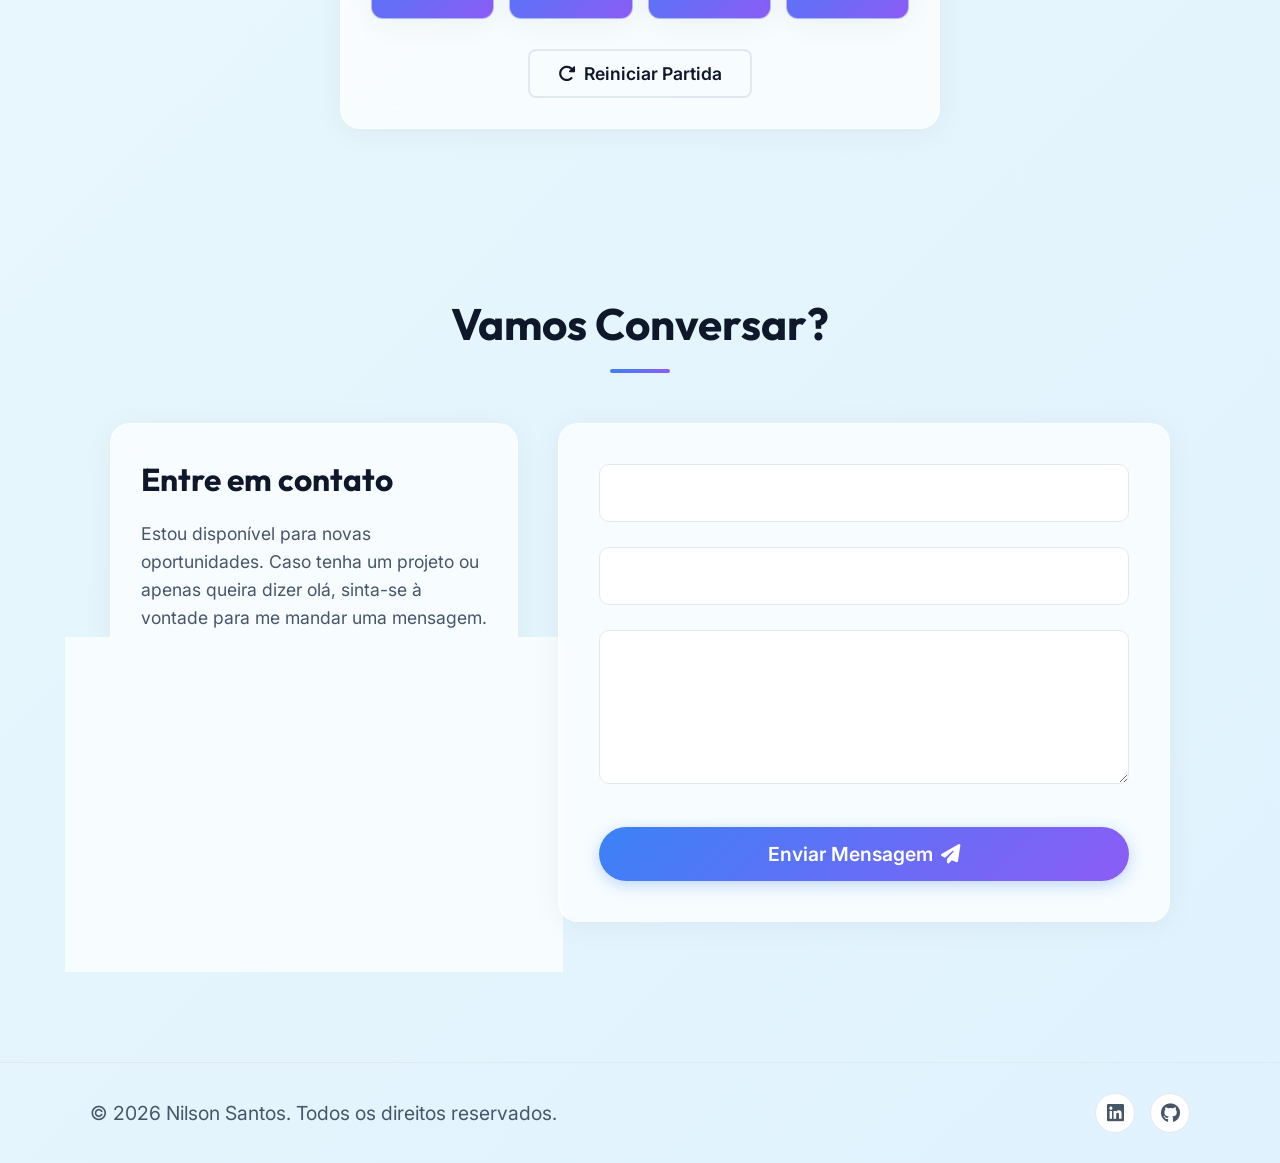
==== commit b89e44b8: "Update index.html" ====
--- a/index.html
+++ b/index.html
@@ -105,9 +105,9 @@
       
       <div class="projetos-grid">
         <!-- Projeto 1 -->
-        <article class="img/projeto-card glass-panel">
+        <article class="projeto-card glass-panel">
           <div class="projeto-img-wrapper">
-            <img src="projeto1.png" alt="Sistema de endereçamento" class="projeto-img">
+            <img src="img/projeto1.png" alt="Sistema de endereçamento" class="projeto-img">
             <div class="projeto-overlay">
               <a href="projeto1.html" target="_blank" class="projeto-link" aria-label="Explorar Detalhes do Projeto"><i class="fa-solid fa-arrow-up-right-from-square"></i></a>
             </div>
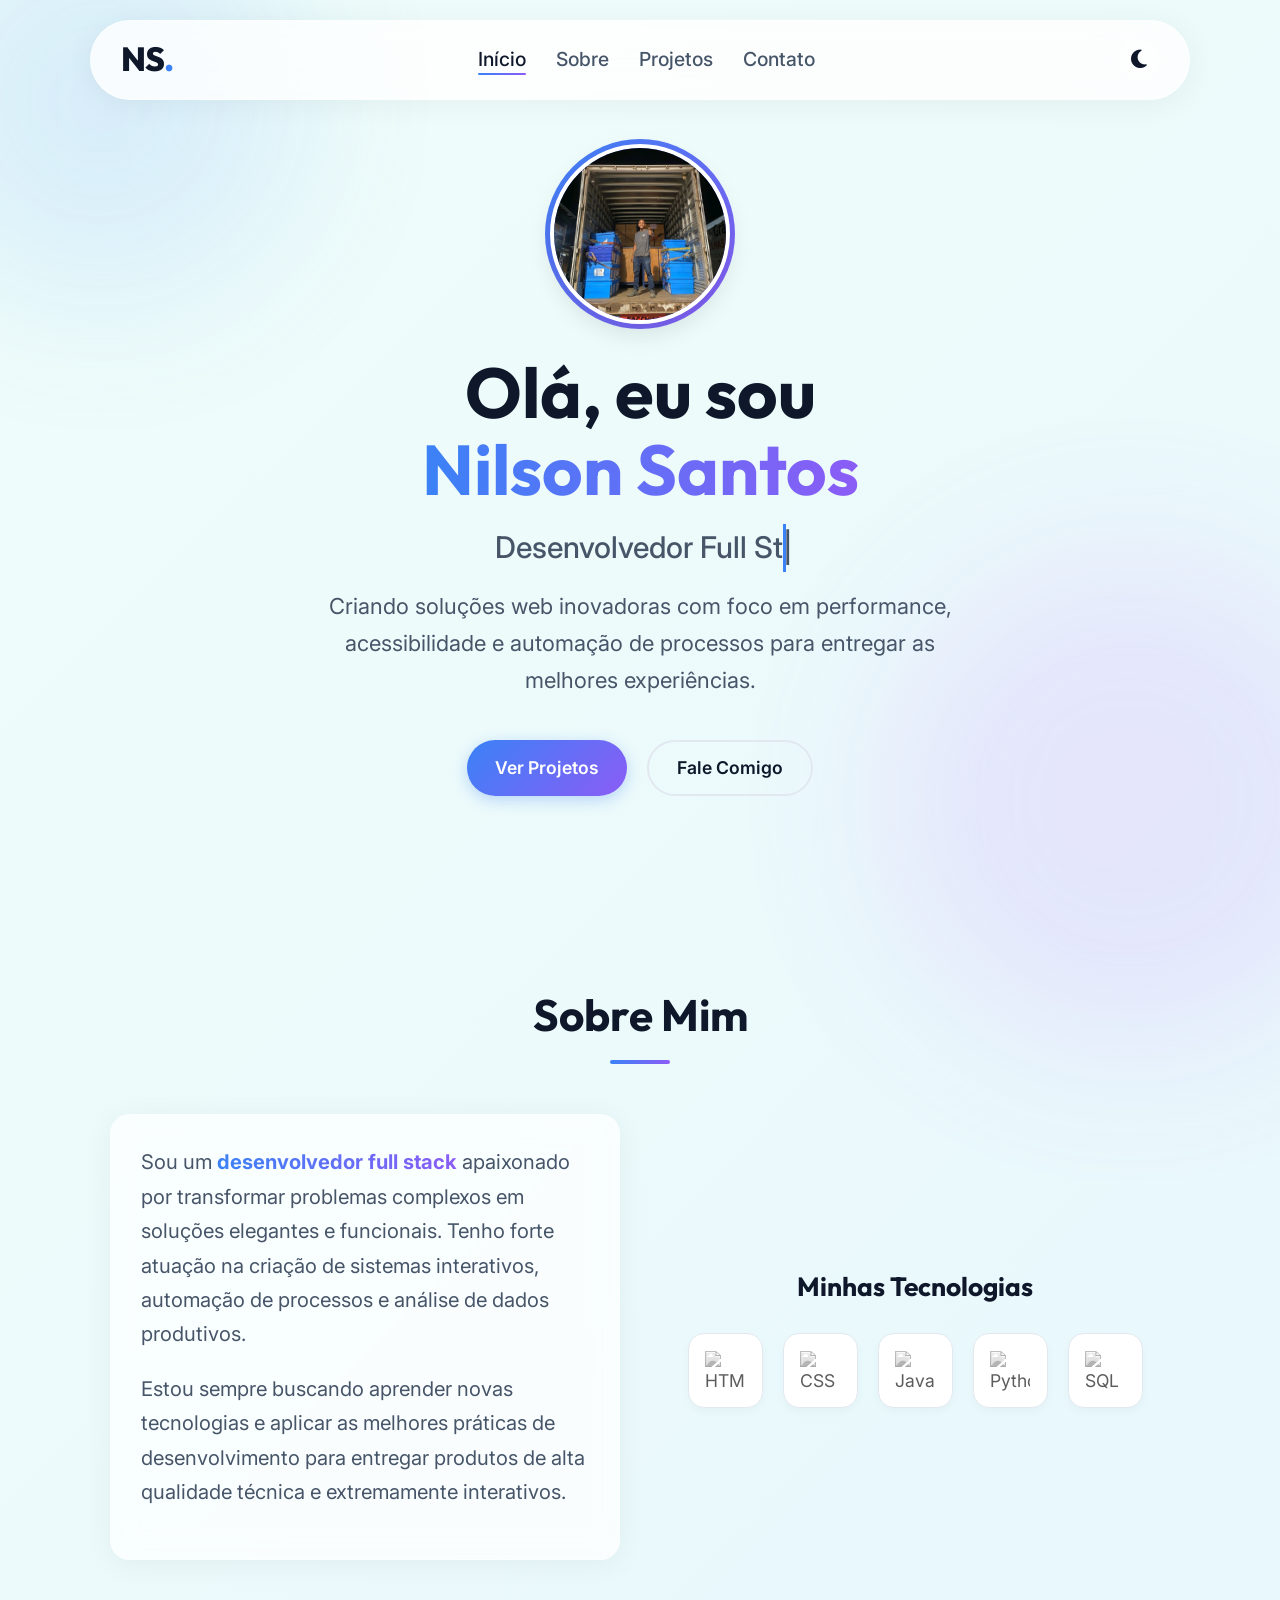
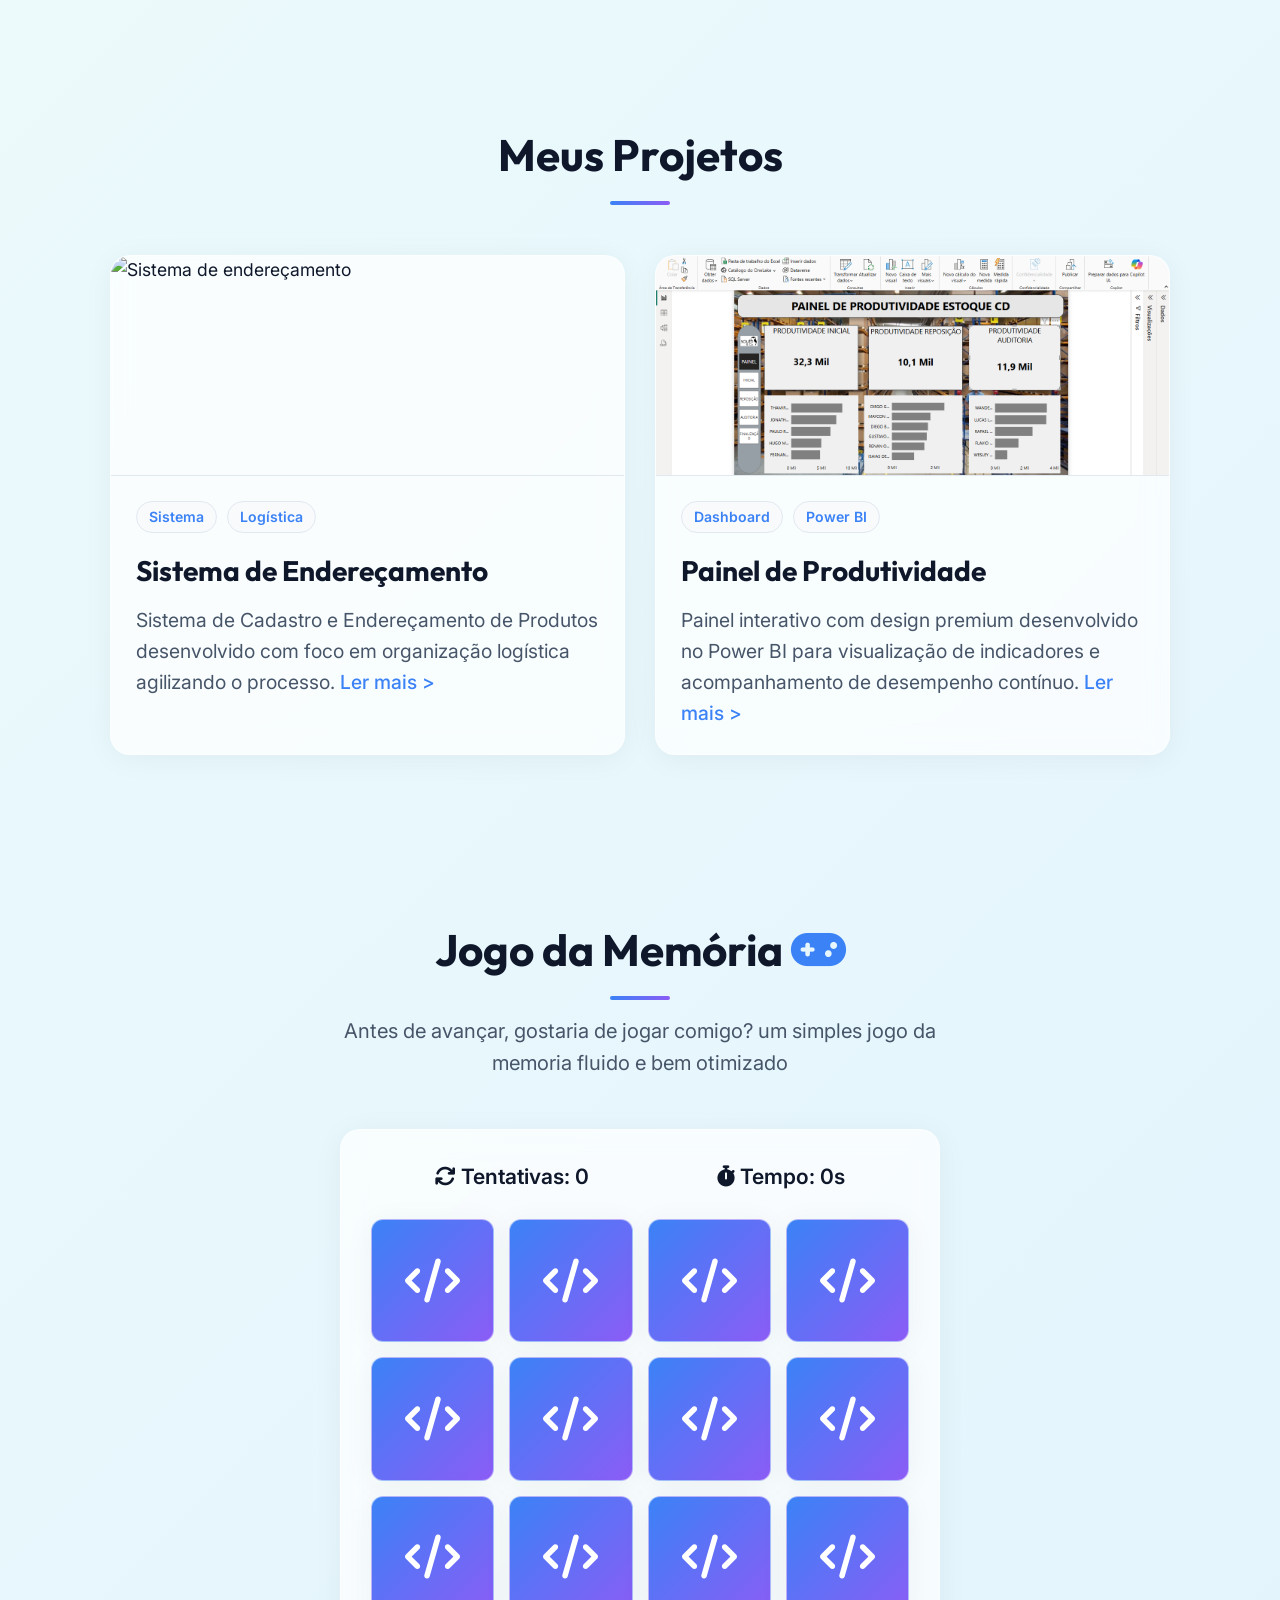
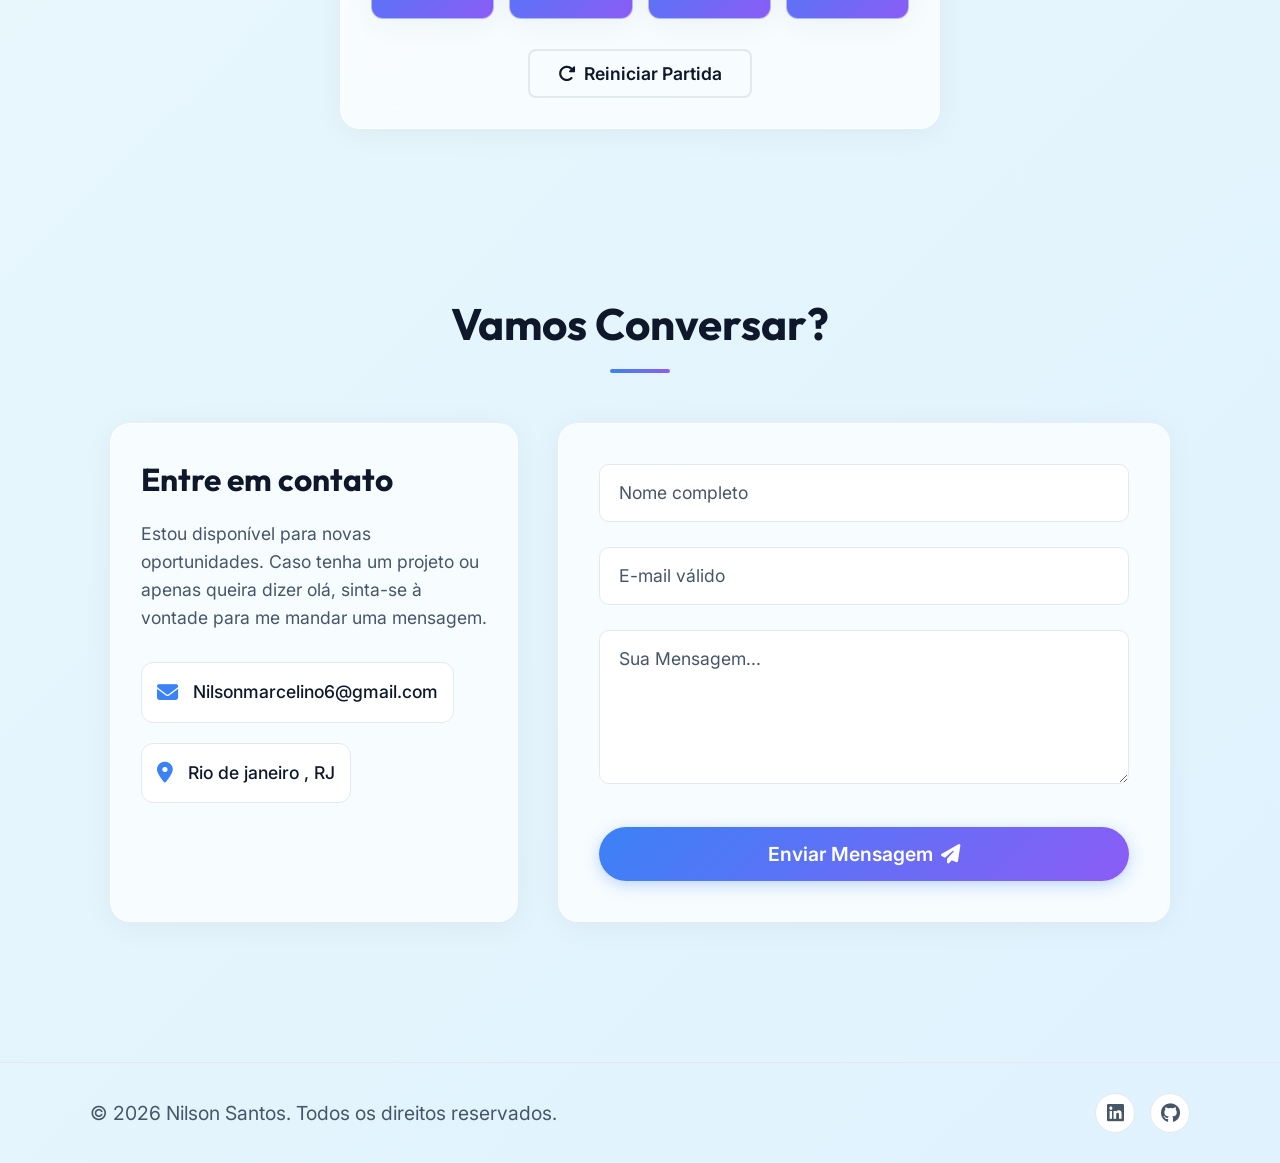
==== commit 47781acf: "Update index.html" ====
--- a/index.html
+++ b/index.html
@@ -107,7 +107,7 @@
         <!-- Projeto 1 -->
         <article class="projeto-card glass-panel">
           <div class="projeto-img-wrapper">
-            <img src="img/projeto1.png" alt="Sistema de endereçamento" class="projeto-img">
+            <img src="imagem/projeto1.png" alt="Sistema de endereçamento" class="projeto-img">
             <div class="projeto-overlay">
               <a href="projeto1.html" target="_blank" class="projeto-link" aria-label="Explorar Detalhes do Projeto"><i class="fa-solid fa-arrow-up-right-from-square"></i></a>
             </div>
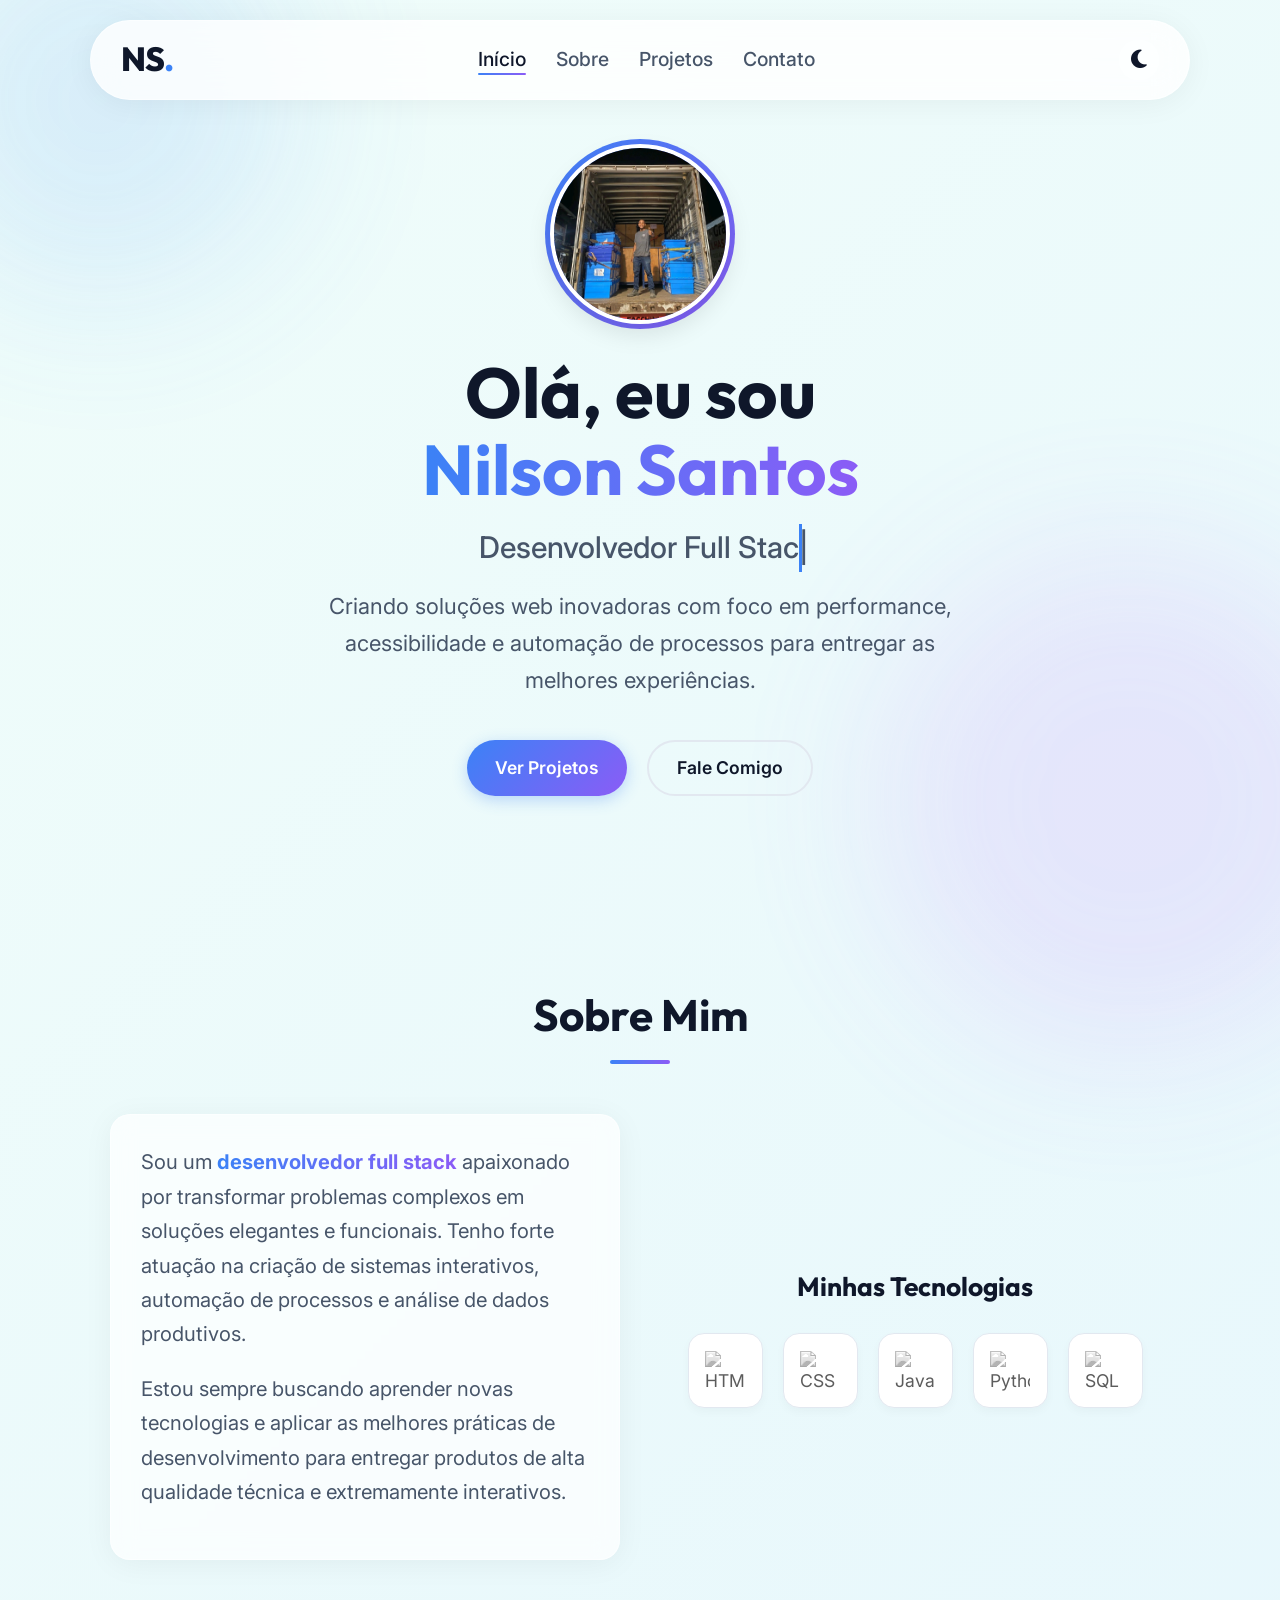
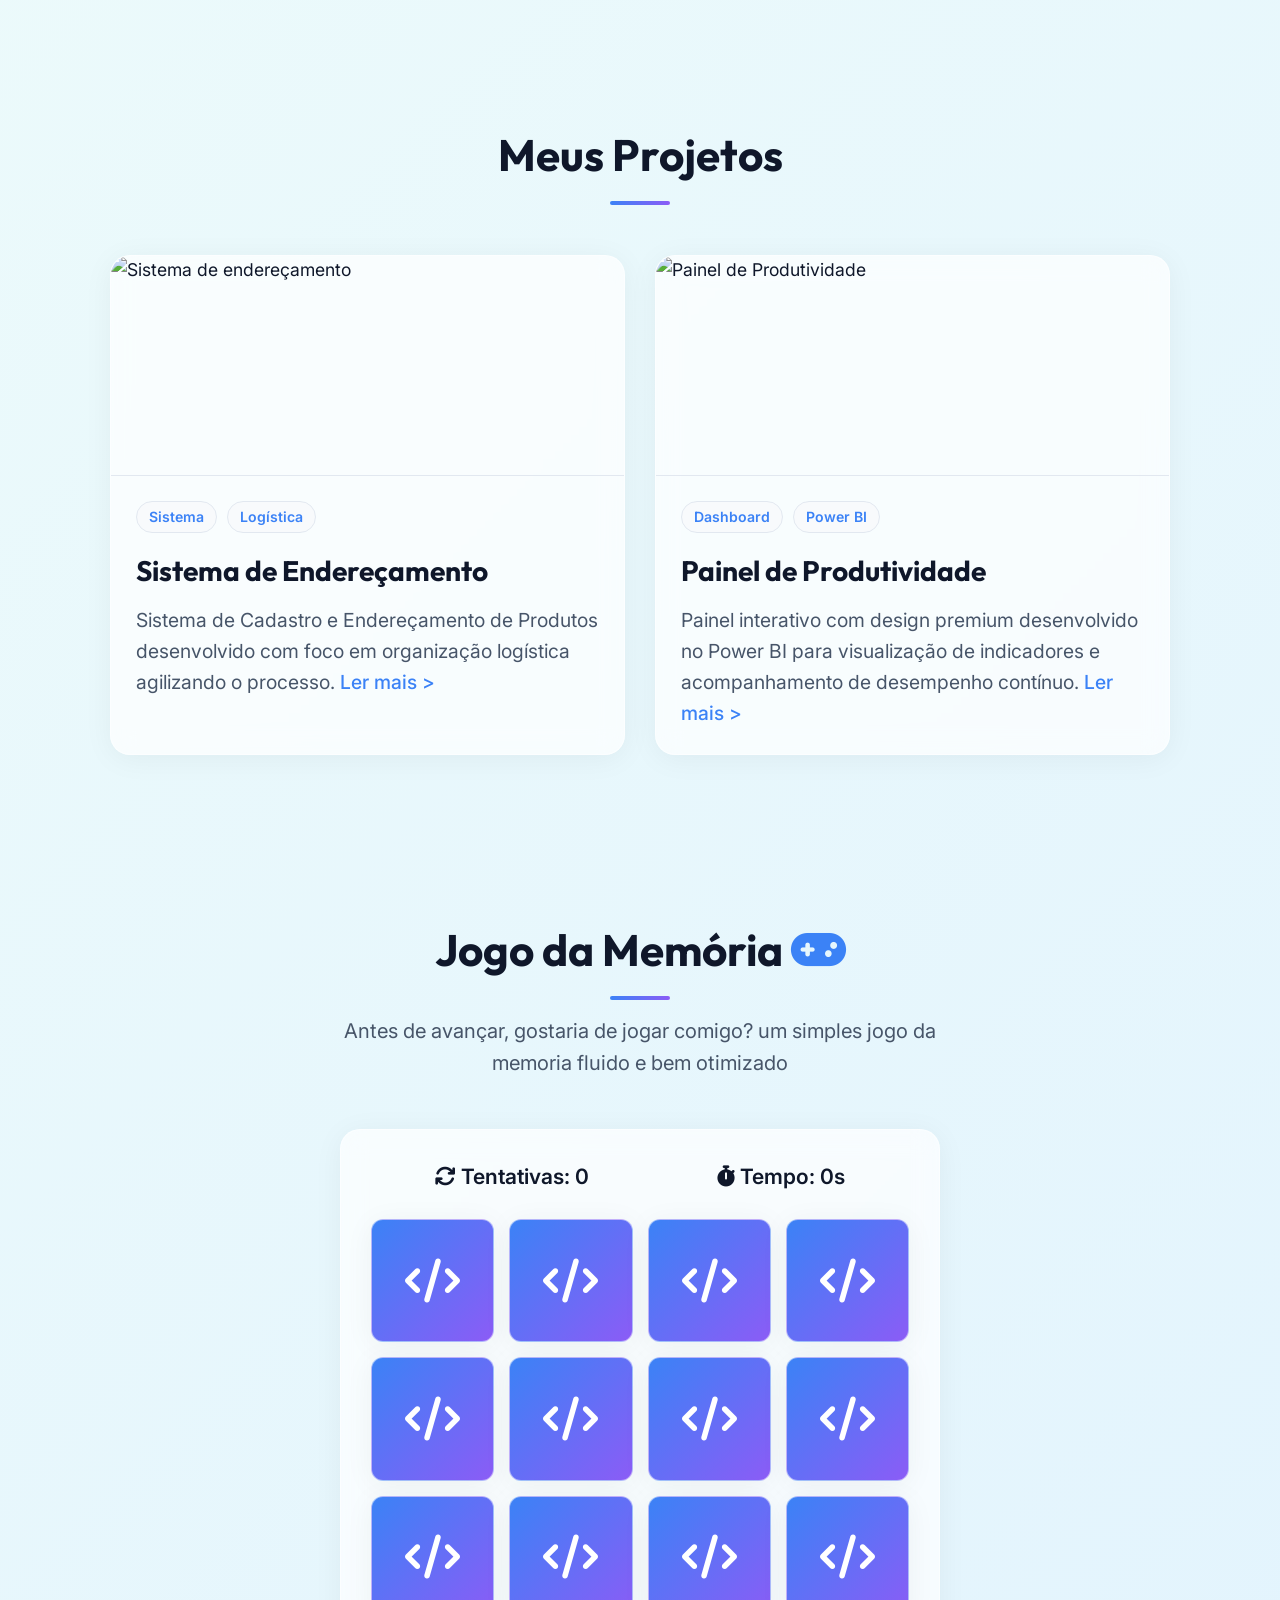
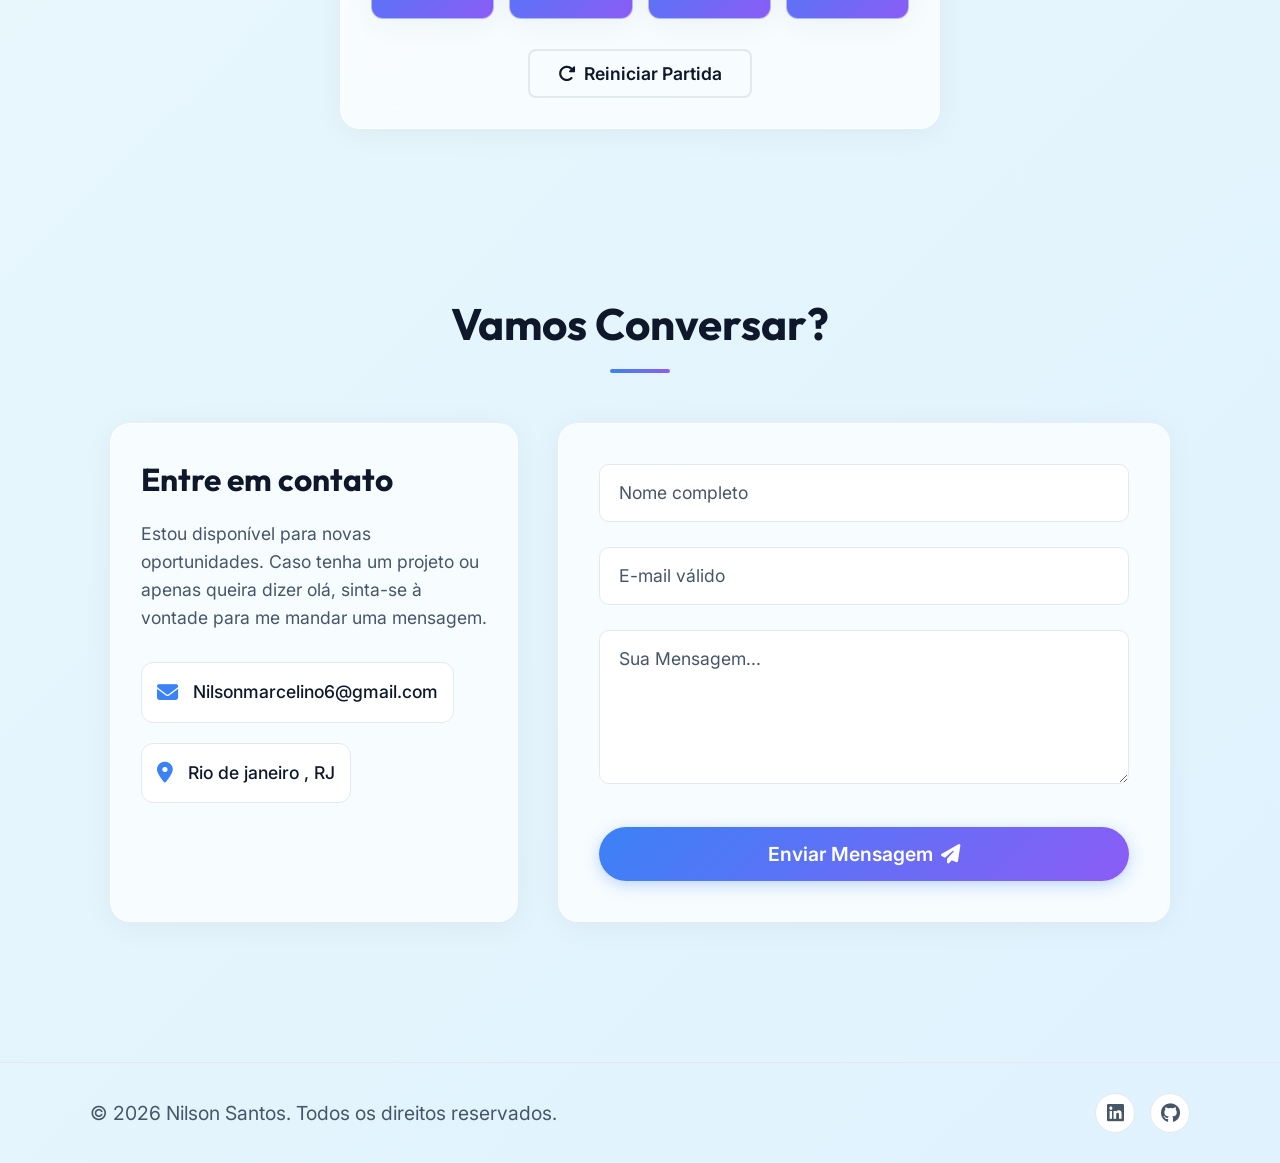
==== commit 82a6ab02: "Update index.html" ====
--- a/index.html
+++ b/index.html
@@ -125,7 +125,7 @@
         <!-- Projeto 2 -->
         <article class="projeto-card glass-panel">
           <div class="projeto-img-wrapper">
-            <img src="img/projeto2.png" alt="Painel de Produtividade" class="projeto-img">
+            <img src="imagem/projeto2.png" alt="Painel de Produtividade" class="projeto-img">
             <div class="projeto-overlay">
               <a href="projeto2.html" target="_blank" class="projeto-link" aria-label="Explorar Detalhes do Projeto"><i class="fa-solid fa-arrow-up-right-from-square"></i></a>
             </div>
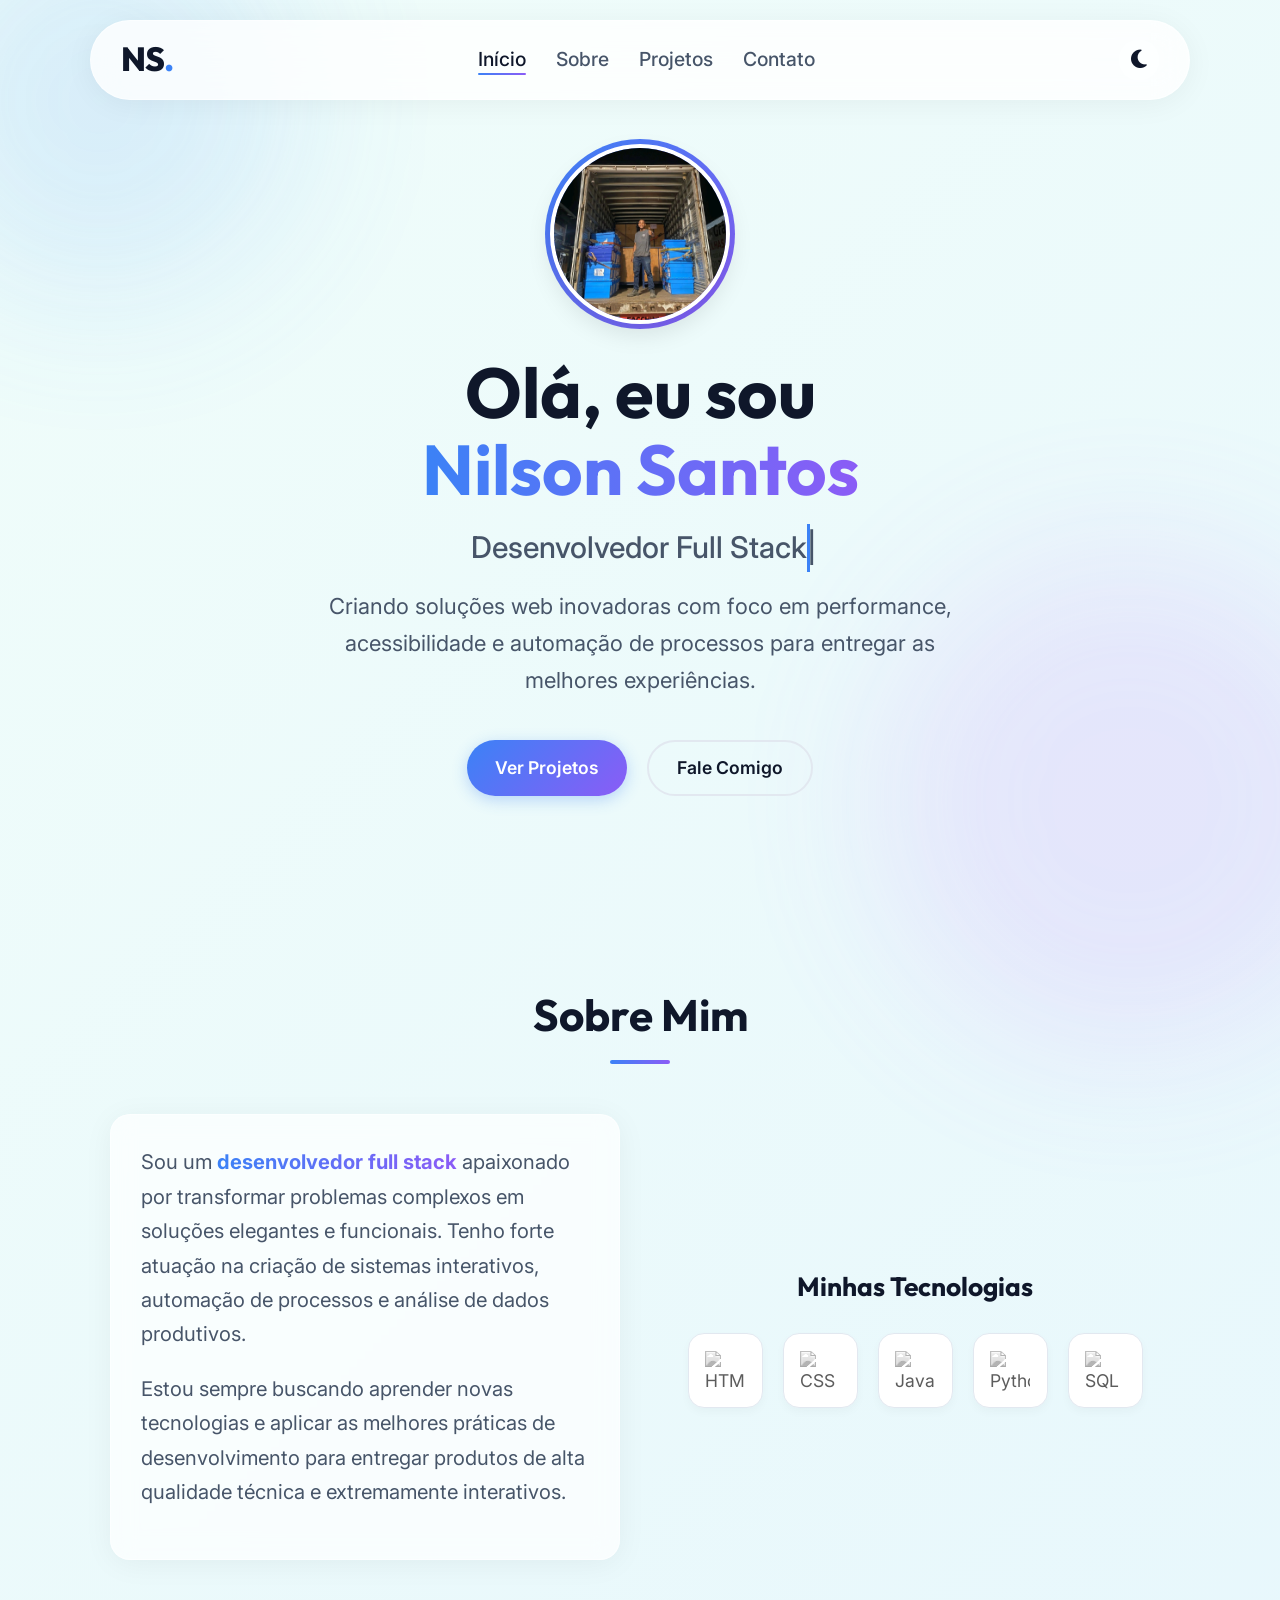
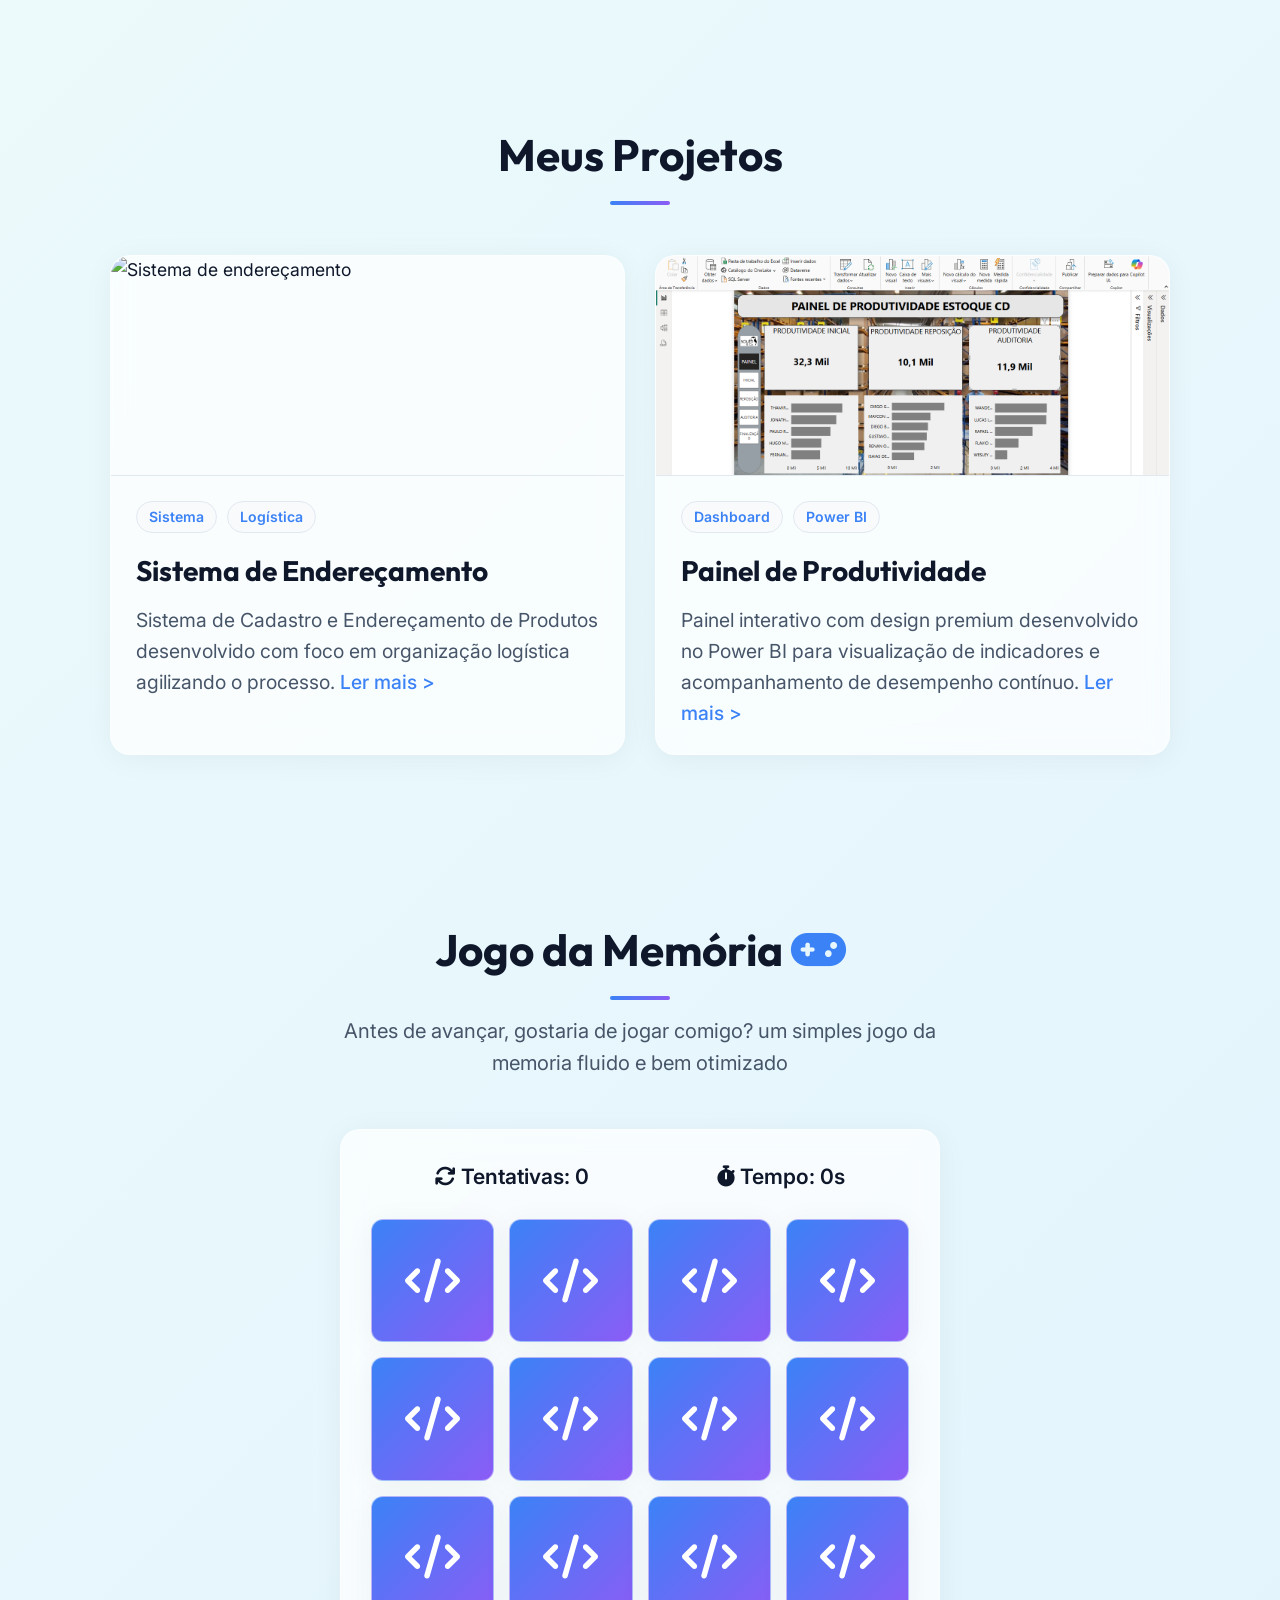
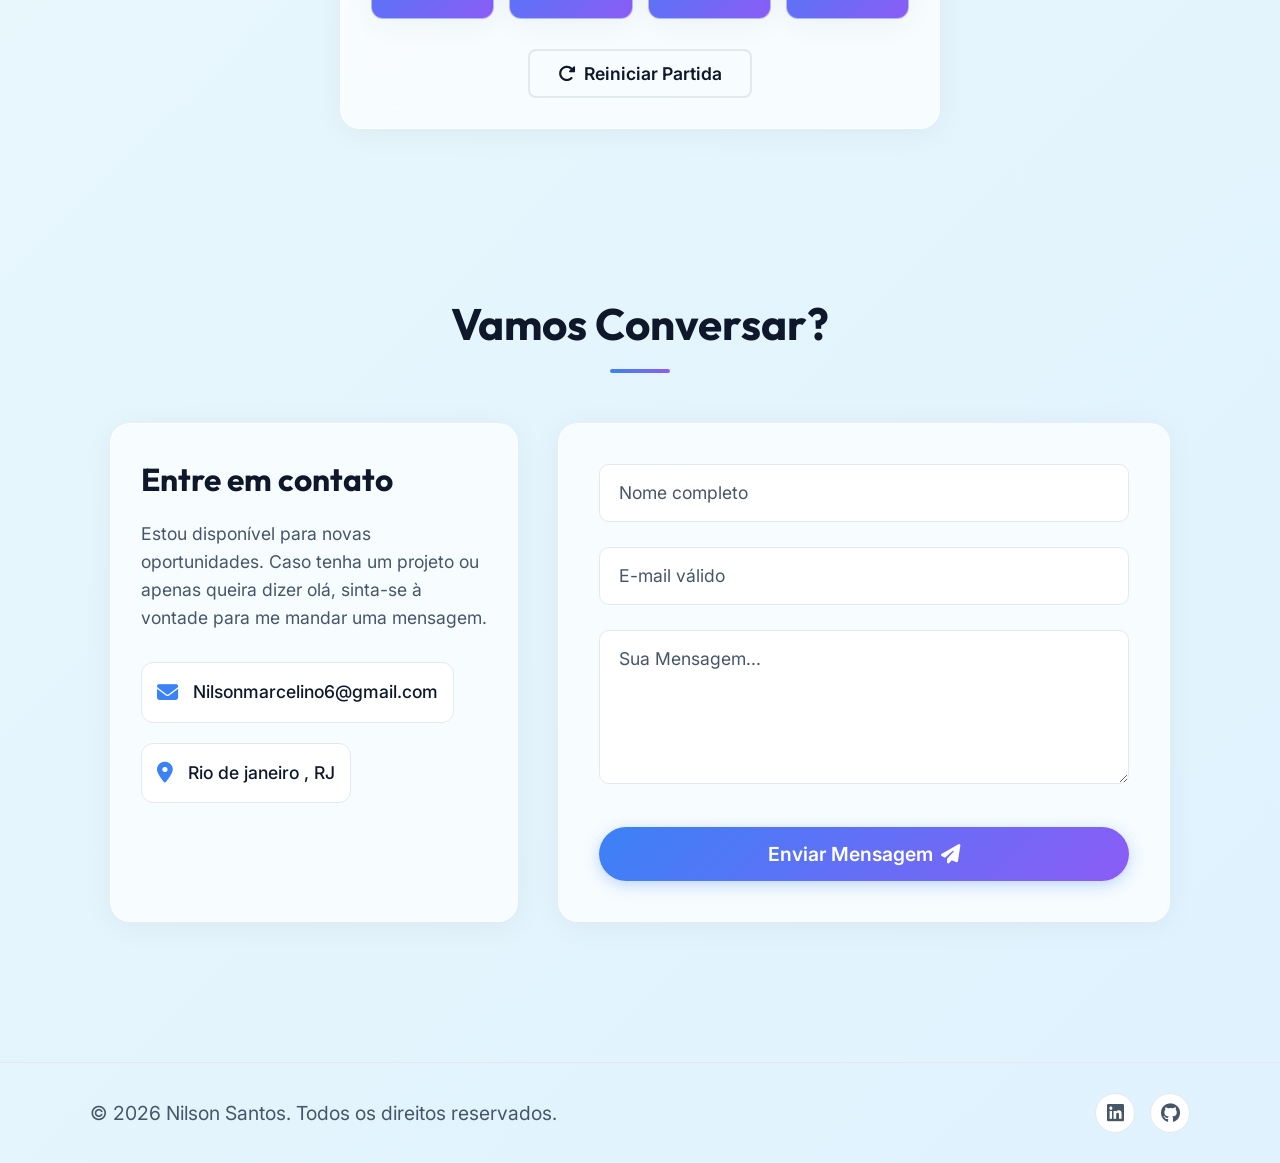
==== commit defb21d5: "Update index.html" ====
--- a/index.html
+++ b/index.html
@@ -125,7 +125,7 @@
         <!-- Projeto 2 -->
         <article class="projeto-card glass-panel">
           <div class="projeto-img-wrapper">
-            <img src="imagem/projeto2.png" alt="Painel de Produtividade" class="projeto-img">
+            <img src="img/projeto2.png" alt="Painel de Produtividade" class="projeto-img">
             <div class="projeto-overlay">
               <a href="projeto2.html" target="_blank" class="projeto-link" aria-label="Explorar Detalhes do Projeto"><i class="fa-solid fa-arrow-up-right-from-square"></i></a>
             </div>
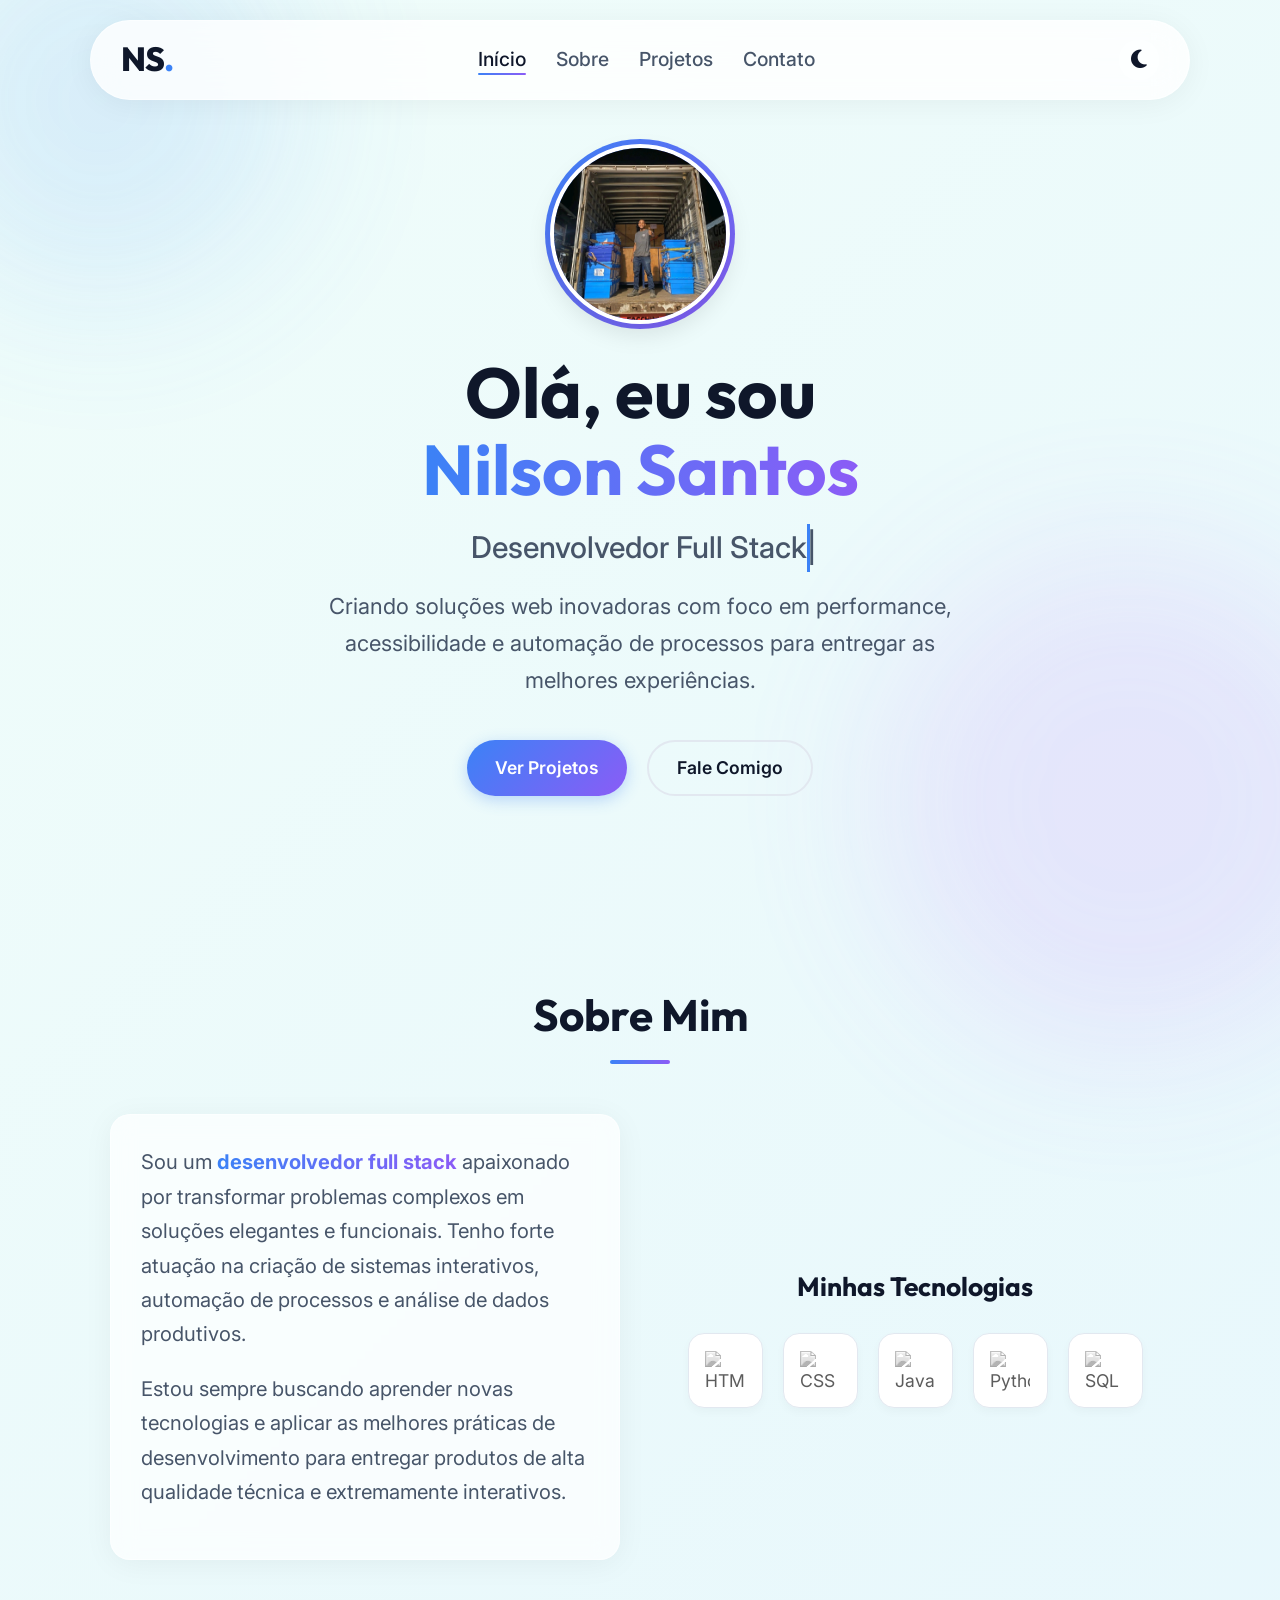
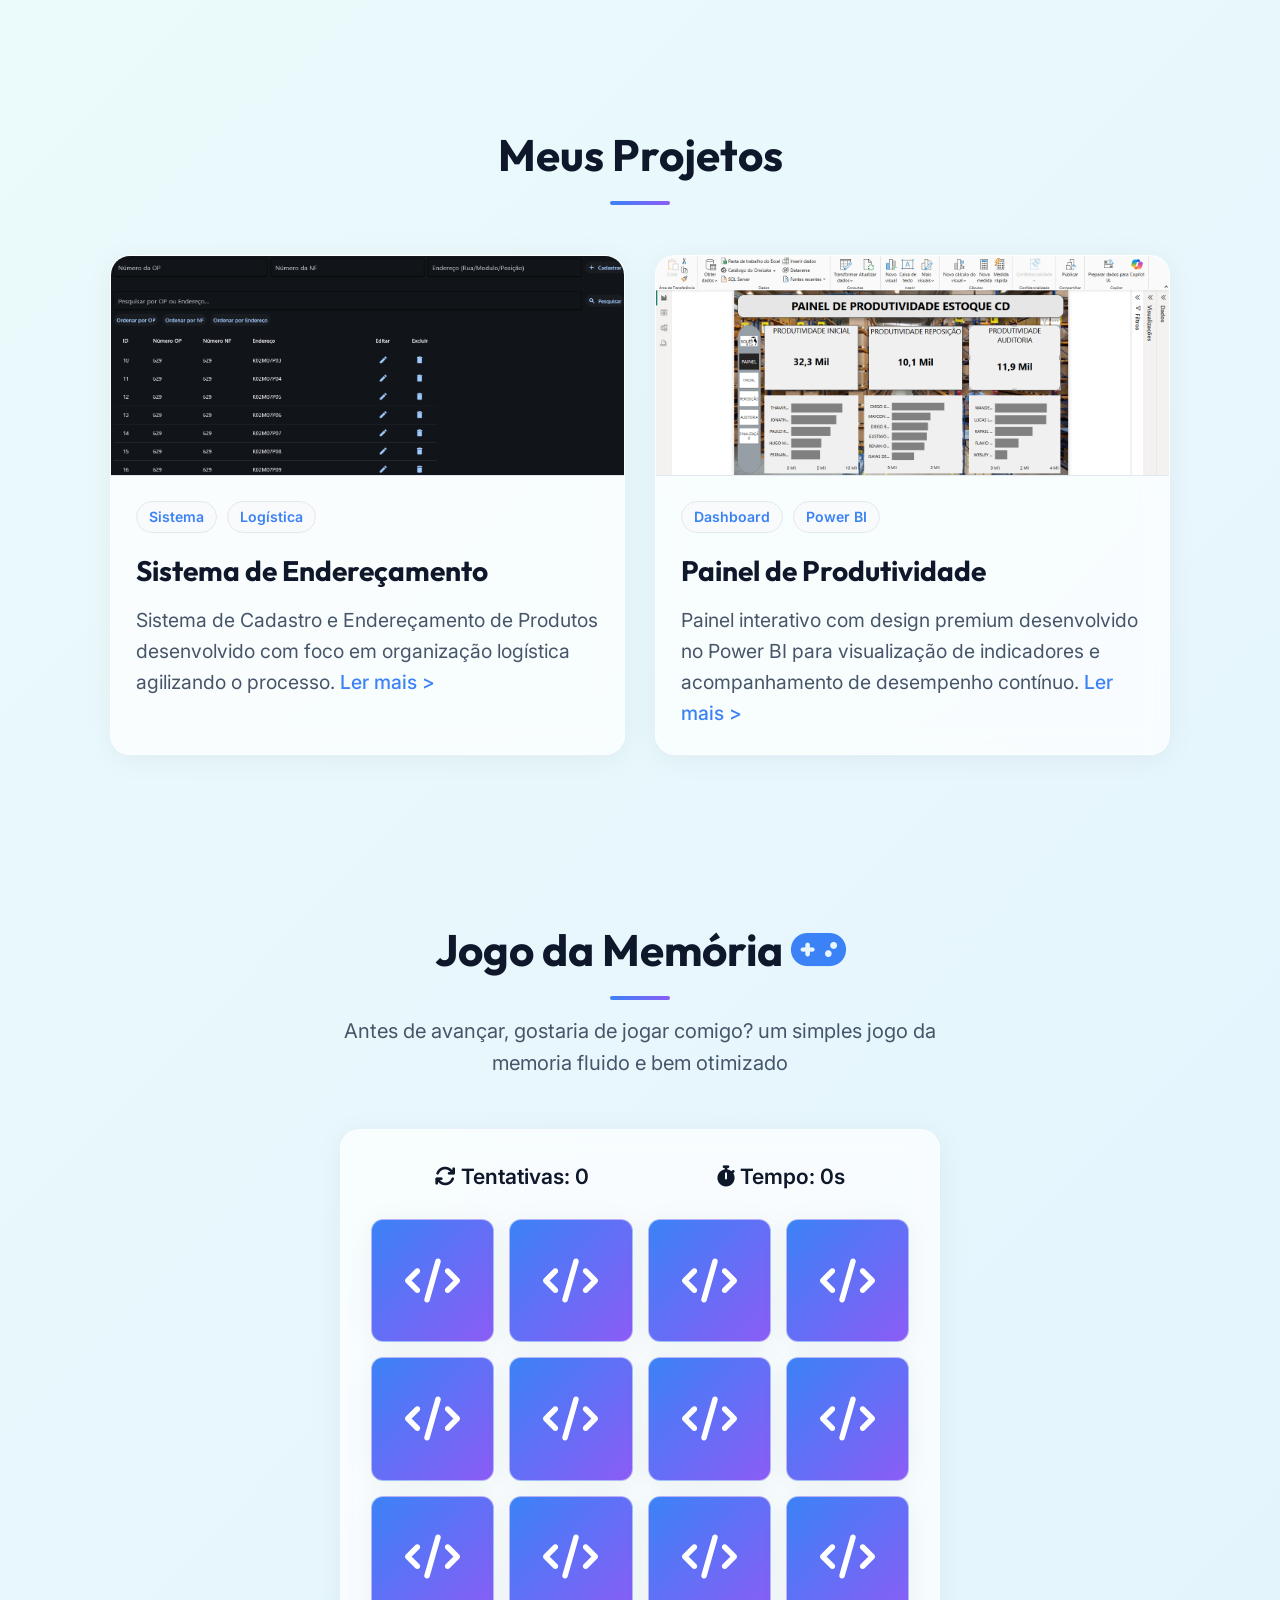
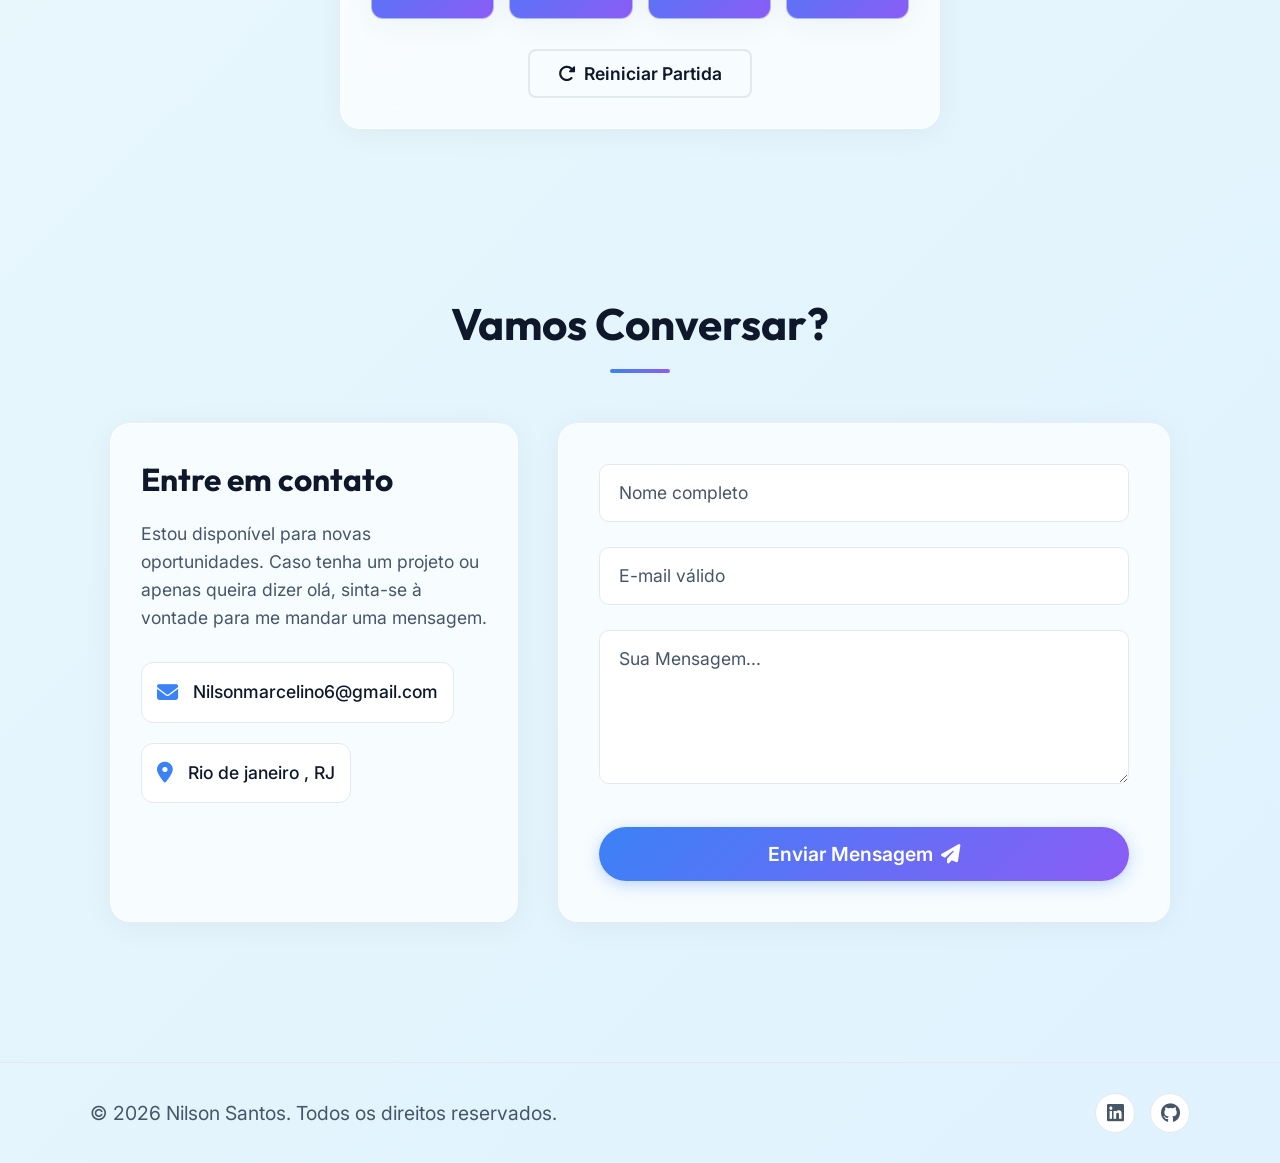
==== commit 6aad0e25: "Update index.html" ====
--- a/index.html
+++ b/index.html
@@ -107,7 +107,7 @@
         <!-- Projeto 1 -->
         <article class="projeto-card glass-panel">
           <div class="projeto-img-wrapper">
-            <img src="imagem/projeto1.png" alt="Sistema de endereçamento" class="projeto-img">
+            <img src="img/projeto1.png" alt="Sistema de endereçamento" class="projeto-img">
             <div class="projeto-overlay">
               <a href="projeto1.html" target="_blank" class="projeto-link" aria-label="Explorar Detalhes do Projeto"><i class="fa-solid fa-arrow-up-right-from-square"></i></a>
             </div>
